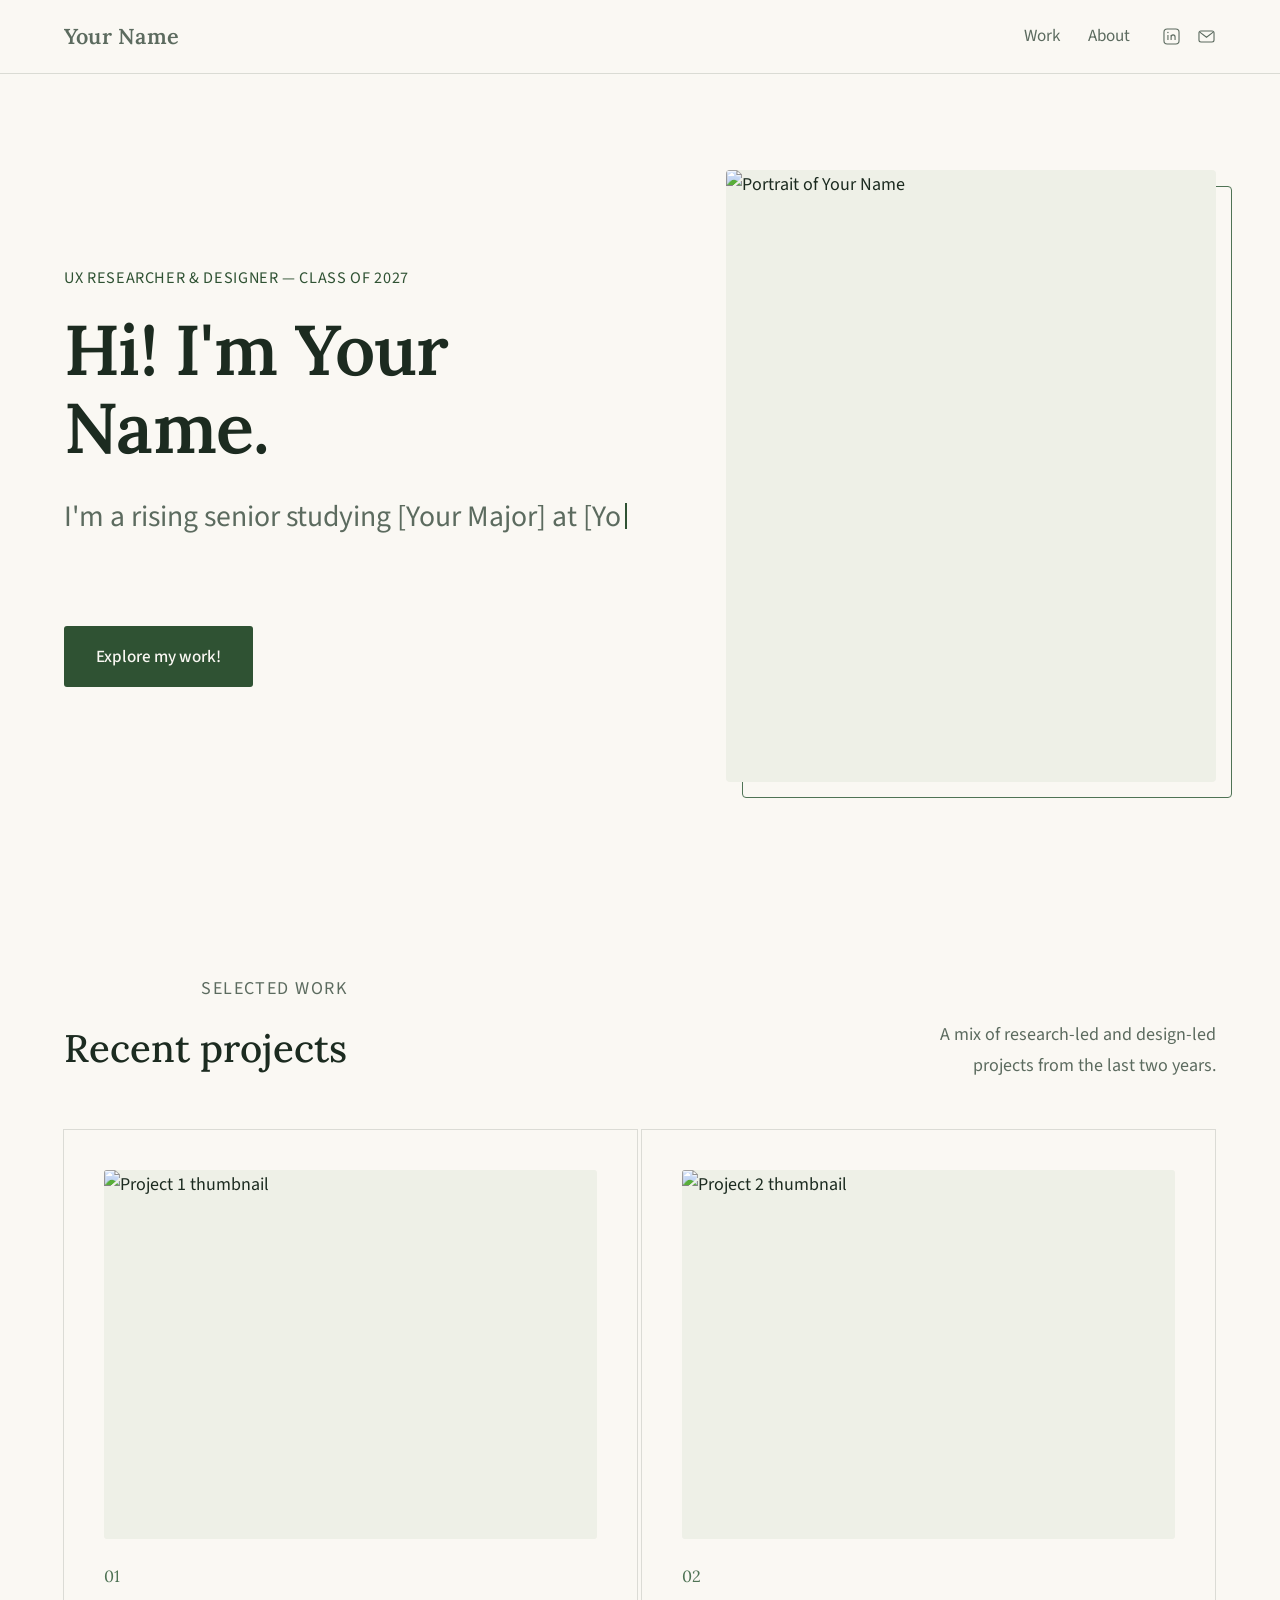
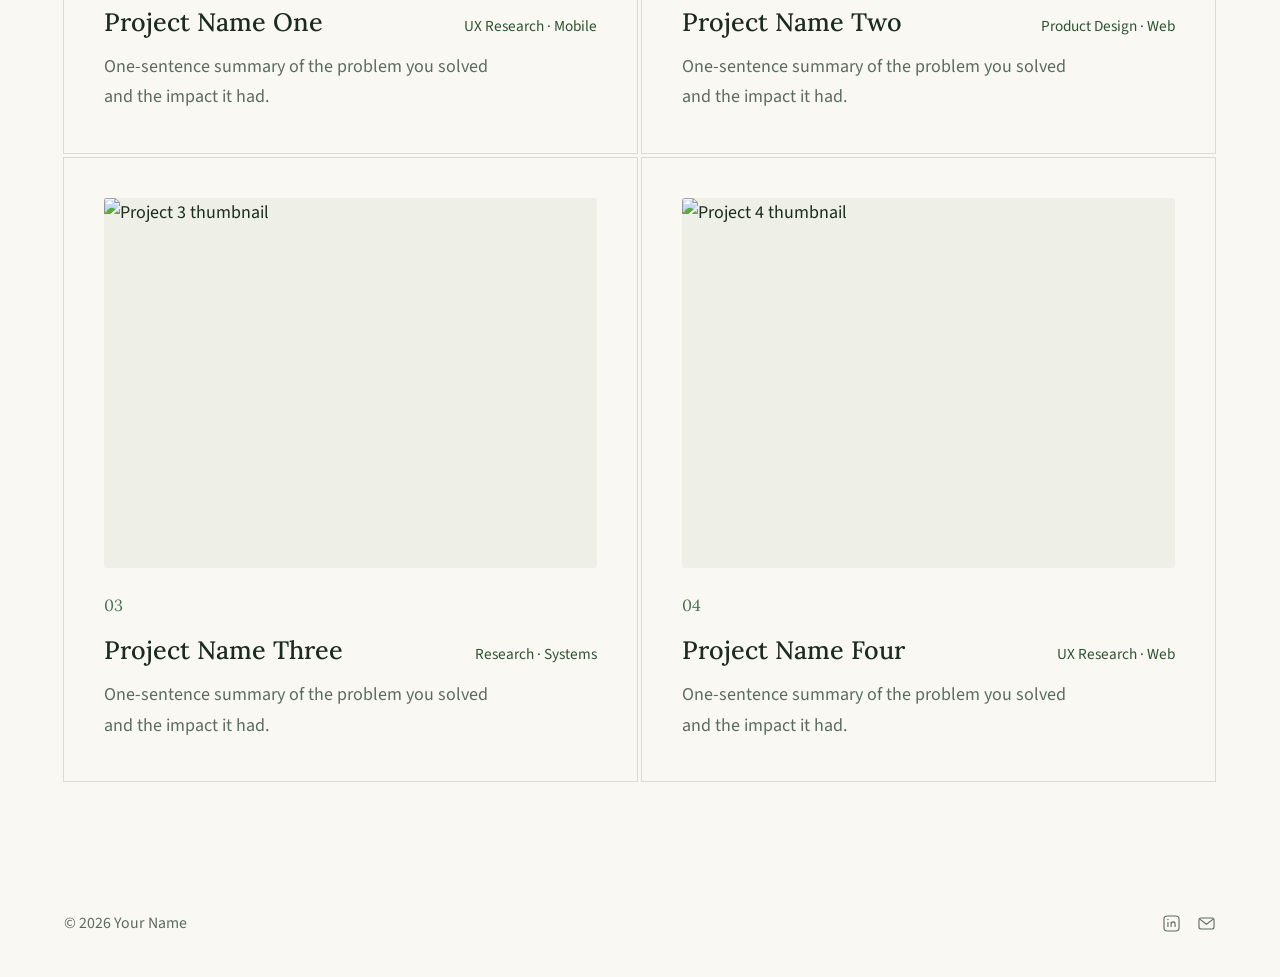
==== index.html @ b23e04fb "initial" ====
<!doctype html>
<html lang="en">
<head>
  <meta charset="UTF-8" />
  <meta name="viewport" content="width=device-width, initial-scale=1.0" />
  <title>Your Name — UX Research &amp; Design</title>
  <meta name="description" content="UX research and design portfolio of Your Name." />
  <link rel="preconnect" href="https://fonts.googleapis.com" />
  <link rel="preconnect" href="https://fonts.gstatic.com" crossorigin />
  <link href="https://fonts.googleapis.com/css2?family=Lora:wght@400;500;600;700&family=Source+Sans+3:wght@300;400&display=swap" rel="stylesheet" />
  <link rel="stylesheet" href="css/style.css" />
</head>
<body>

  <nav class="nav">
    <div class="wrap">
      <a href="index.html" class="name">Your Name</a>
      <div class="nav-right">
        <ul>
          <li><a href="index.html#work">Work</a></li>
          <li><a href="about.html">About</a></li>
        </ul>
        <div class="icon-links">
          <a href="https://linkedin.com/in/yourprofile" target="_blank" rel="noopener" aria-label="LinkedIn">
            <svg viewBox="0 0 24 24" fill="none" stroke="currentColor" stroke-width="1.4">
              <rect x="2.5" y="2.5" width="19" height="19" rx="4" />
              <line x1="7.5" y1="10" x2="7.5" y2="16.5" />
              <circle cx="7.5" cy="7" r="0.9" fill="currentColor" stroke="none" />
              <path d="M11.5 16.5V10M11.5 12.7c0-1.5 1-2.7 2.5-2.7s2.5 1.2 2.5 2.7v3.8" />
            </svg>
          </a>
          <a href="mailto:you@email.com" aria-label="Email">
            <svg viewBox="0 0 24 24" fill="none" stroke="currentColor" stroke-width="1.4">
              <rect x="2.5" y="5" width="19" height="14" rx="2.5" />
              <path d="M3.5 6.5l8.5 6.5 8.5-6.5" />
            </svg>
          </a>
        </div>
      </div>
    </div>
  </nav>

  <header class="hero">
    <div class="wrap grid">
      <div>
        <p class="eyebrow">UX Researcher &amp; Designer — Class of 2027</p>
        <h1 id="heroHeading">Hi! I'm Your Name.</h1>
        <p class="lead" id="heroLead">I'm a rising senior studying [Your Major] at [Your School], looking for full-time roles in UX research and product design. I like turning messy user problems into clear, tested solutions.</p>
        <div class="links">
          <a href="#work" class="btn-block">Explore my work!</a>
        </div>
      </div>
      <div class="image-frame">
        <div class="thumb">
          <img src="https://placehold.co/700x875/eef0e7/2f5233?text=Your+Photo" alt="Portrait of Your Name" />
        </div>
      </div>
    </div>
  </header>

  <section id="work">
    <div class="wrap">
      <div class="section-heading">
        <div>
          <p class="section-label">Selected Work</p>
          <h2>Recent projects</h2>
        </div>
        <p>A mix of research-led and design-led projects from the last two years.</p>
      </div>

      <div class="projects-grid">

        <div class="project-card">
          <a href="projects/project-template.html">
            <div class="thumb">
              <img src="https://placehold.co/800x600/eef0e7/2f5233?text=Project+01" alt="Project 1 thumbnail" />
            </div>
            <p class="index">01</p>
            <div class="title-row">
              <h3>Project Name One</h3>
              <span class="tags">UX Research · Mobile</span>
            </div>
            <p>One-sentence summary of the problem you solved and the impact it had.</p>
          </a>
        </div>

        <div class="project-card">
          <a href="projects/project-template.html">
            <div class="thumb">
              <img src="https://placehold.co/800x600/eef0e7/2f5233?text=Project+02" alt="Project 2 thumbnail" />
            </div>
            <p class="index">02</p>
            <div class="title-row">
              <h3>Project Name Two</h3>
              <span class="tags">Product Design · Web</span>
            </div>
            <p>One-sentence summary of the problem you solved and the impact it had.</p>
          </a>
        </div>

        <div class="project-card">
          <a href="projects/project-template.html">
            <div class="thumb">
              <img src="https://placehold.co/800x600/eef0e7/2f5233?text=Project+03" alt="Project 3 thumbnail" />
            </div>
            <p class="index">03</p>
            <div class="title-row">
              <h3>Project Name Three</h3>
              <span class="tags">Research · Systems</span>
            </div>
            <p>One-sentence summary of the problem you solved and the impact it had.</p>
          </a>
        </div>

        <div class="project-card">
          <a href="projects/project-template.html">
            <div class="thumb">
              <img src="https://placehold.co/800x600/eef0e7/2f5233?text=Project+04" alt="Project 4 thumbnail" />
            </div>
            <p class="index">04</p>
            <div class="title-row">
              <h3>Project Name Four</h3>
              <span class="tags">UX Research · Web</span>
            </div>
            <p>One-sentence summary of the problem you solved and the impact it had.</p>
          </a>
        </div>

      </div>
    </div>
  </section>

  <footer>
    <div class="wrap" style="display:flex; align-items:center; justify-content:space-between;">
      <p>© <span id="year"></span> Your Name</p>
      <div class="icon-links">
        <a href="https://linkedin.com/in/yourprofile" target="_blank" rel="noopener" aria-label="LinkedIn">
          <svg viewBox="0 0 24 24" fill="none" stroke="currentColor" stroke-width="1.4">
            <rect x="2.5" y="2.5" width="19" height="19" rx="4" />
            <line x1="7.5" y1="10" x2="7.5" y2="16.5" />
            <circle cx="7.5" cy="7" r="0.9" fill="currentColor" stroke="none" />
            <path d="M11.5 16.5V10M11.5 12.7c0-1.5 1-2.7 2.5-2.7s2.5 1.2 2.5 2.7v3.8" />
          </svg>
        </a>
        <a href="mailto:you@email.com" aria-label="Email">
          <svg viewBox="0 0 24 24" fill="none" stroke="currentColor" stroke-width="1.4">
            <rect x="2.5" y="5" width="19" height="14" rx="2.5" />
            <path d="M3.5 6.5l8.5 6.5 8.5-6.5" />
          </svg>
        </a>
      </div>
    </div>
  </footer>

  <script src="js/script.js"></script>
</body>
</html>
---- css/style.css ----
/* ---------- Reset ---------- */
* { margin: 0; padding: 0; box-sizing: border-box; }

html { scroll-behavior: smooth; font-size: 18px; }

body {
  font-family: 'Source Sans 3', -apple-system, BlinkMacSystemFont, 'Segoe UI', sans-serif;
  font-weight: 400;
  color: var(--ink);
  background: var(--bg);
  line-height: 1.7;
  -webkit-font-smoothing: antialiased;
}

img { max-width: 100%; display: block; }
a { color: inherit; text-decoration: none; }

h1, h2, h3, .display {
  font-family: 'Lora', Georgia, serif;
}

/* ---------- Tokens ---------- */
:root {
  --bg: #faf8f3;
  --bg-alt: #eef0e7;
  --ink: #1c2b20;
  --ink-soft: #5c6b5f;
  --accent: #2f5233;
  --accent-soft: #4f7355;
  --line: rgba(28, 43, 32, 0.14);
  --pad: clamp(20px, 5vw, 72px);
}

/* ---------- Layout ---------- */
.wrap {
  width: 100%;
  max-width: 1440px;
  margin: 0 auto;
  padding: 0 var(--pad);
}

section { padding: 88px 0; }
section + section { border-top: 1px solid var(--line); }

/* ---------- Nav ---------- */
.nav {
  position: sticky;
  top: 0;
  background: rgba(250, 248, 243, 0.9);
  backdrop-filter: blur(8px);
  z-index: 10;
  border-bottom: 1px solid var(--line);
}

.nav .wrap {
  display: flex;
  align-items: center;
  justify-content: space-between;
  padding-top: 18px;
  padding-bottom: 18px;
}

.nav .name {
  font-family: 'Lora', Georgia, serif;
  font-weight: 600;
  font-size: 1.2rem;
  letter-spacing: 0.01em;
}

.nav .nav-right {
  display: flex;
  align-items: center;
  gap: 32px;
}

.nav ul {
  list-style: none;
  display: flex;
  gap: 28px;
}

.nav a {
  font-size: 0.95rem;
  color: var(--ink-soft);
  transition: color 0.15s ease;
}

.nav a:hover { color: var(--accent); }

.icon-links {
  display: flex;
  gap: 16px;
  align-items: center;
}

.icon-links a {
  display: flex;
  color: var(--ink-soft);
  transition: color 0.15s ease;
}

.icon-links a:hover { color: var(--accent); }

.icon-links svg { width: 19px; height: 19px; }

/* ---------- Hero ---------- */
.hero {
  padding-top: 96px;
  padding-bottom: 104px;
}

.hero .grid {
  display: grid;
  grid-template-columns: 1.1fr 0.9fr;
  gap: 64px;
  align-items: center;
}

.hero .eyebrow {
  font-size: 0.9rem;
  color: var(--accent);
  margin-bottom: 20px;
  letter-spacing: 0.04em;
  text-transform: uppercase;
}

.hero h1 {
  font-size: clamp(2.6rem, 5.5vw, 4rem);
  font-weight: 600;
  line-height: 1.1;
  margin-bottom: 28px;
  letter-spacing: -0.01em;
  min-height: 1.1em;
}

.hero .lead {
  font-size: clamp(1.3rem, 2.4vw, 1.65rem);
  font-weight: 400;
  color: var(--ink-soft);
  max-width: 46ch;
  line-height: 1.55;
  min-height: 3.1em;
}

.typing-cursor::after {
  content: "";
  display: inline-block;
  width: 2px;
  height: 0.9em;
  margin-left: 4px;
  background: var(--accent);
  vertical-align: -0.1em;
  animation: blink 0.9s steps(1) infinite;
}

@keyframes blink { 50% { opacity: 0; } }

.hero .links { margin-top: 40px; }

.btn-block {
  display: inline-block;
  font-size: 0.95rem;
  font-weight: 500;
  color: var(--bg);
  background: var(--accent);
  padding: 16px 32px;
  border-radius: 3px;
  transition: background 0.15s ease;
}

.btn-block:hover { background: var(--ink); }

.hero .image-frame {
  position: relative;
}

.hero .image-frame::before {
  content: "";
  position: absolute;
  top: 16px;
  left: 16px;
  right: -16px;
  bottom: -16px;
  border: 1px solid var(--accent-soft);
  border-radius: 4px;
  z-index: 0;
}

.hero .image-frame .thumb {
  position: relative;
  z-index: 1;
  aspect-ratio: 4 / 5;
  border-radius: 4px;
  overflow: hidden;
  background: var(--bg-alt);
}

.hero .image-frame .thumb img {
  width: 100%;
  height: 100%;
  object-fit: cover;
}

/* ---------- Section headings ---------- */
.section-label {
  font-size: 0.85rem;
  text-transform: uppercase;
  letter-spacing: 0.08em;
  color: var(--accent);
  margin-bottom: 12px;
}

.section-heading {
  display: flex;
  align-items: flex-end;
  justify-content: space-between;
  margin-bottom: 48px;
  gap: 24px;
}

.section-heading h2 {
  font-size: clamp(1.7rem, 3vw, 2.2rem);
  font-weight: 500;
}

.section-heading p {
  color: var(--ink-soft);
  font-size: 1rem;
  max-width: 36ch;
  text-align: right;
}

/* ---------- Work / project grid ---------- */
.projects-grid {
  display: grid;
  grid-template-columns: repeat(2, 1fr);
  gap: 4px;
}

.project-card {
  padding: 40px;
  border: 1px solid var(--line);
  margin: -1px 0 0 -1px;
  transition: background 0.2s ease;
}

.project-card:hover { background: var(--bg-alt); }

.project-card .thumb {
  aspect-ratio: 4 / 3;
  background: var(--bg-alt);
  border-radius: 3px;
  overflow: hidden;
  margin-bottom: 24px;
}

.project-card .thumb img {
  width: 100%;
  height: 100%;
  object-fit: cover;
  transition: transform 0.4s ease;
}

.project-card:hover .thumb img { transform: scale(1.035); }

.project-card .index {
  font-family: 'Lora', Georgia, serif;
  font-size: 0.9rem;
  color: var(--accent-soft);
  margin-bottom: 10px;
}

.project-card .title-row {
  display: flex;
  align-items: baseline;
  justify-content: space-between;
  gap: 12px;
  margin-bottom: 8px;
}

.project-card h3 {
  font-size: 1.4rem;
  font-weight: 500;
}

.project-card .tags {
  font-size: 0.85rem;
  color: var(--accent);
  white-space: nowrap;
}

.project-card p {
  color: var(--ink-soft);
  font-size: 1rem;
  max-width: 46ch;
}

/* ---------- About page ---------- */
.about-header { padding-top: 96px; padding-bottom: 64px; }

.about-header h1 {
  font-size: clamp(2.1rem, 4vw, 2.9rem);
  font-weight: 600;
  max-width: 20ch;
  margin-bottom: 24px;
}

.about-grid {
  display: grid;
  grid-template-columns: 1fr 1fr;
  gap: 64px;
}

.about-grid p { color: var(--ink-soft); font-size: 1.05rem; margin-bottom: 18px; max-width: 56ch; }
.about-grid p:last-child { margin-bottom: 0; }

.skills {
  margin-top: 8px;
  display: flex;
  flex-wrap: wrap;
  gap: 10px;
  align-content: flex-start;
}

.skills span {
  font-size: 0.88rem;
  color: var(--ink-soft);
  border: 1px solid var(--line);
  border-radius: 100px;
  padding: 7px 16px;
}

.skills span:hover { border-color: var(--accent-soft); color: var(--accent); }

/* ---------- Footer ---------- */
footer {
  padding: 40px 0;
  display: flex;
  align-items: center;
  justify-content: space-between;
  gap: 16px;
}

footer p {
  font-size: 0.88rem;
  color: var(--ink-soft);
}

/* ---------- Case study page ---------- */
.case-header { padding-top: 96px; padding-bottom: 56px; }

.case-header .back {
  font-size: 0.9rem;
  color: var(--accent);
  margin-bottom: 32px;
  display: inline-block;
}

.case-header h1 {
  font-size: clamp(1.9rem, 4vw, 2.7rem);
  font-weight: 600;
  margin-bottom: 16px;
  letter-spacing: -0.01em;
}

.case-header .summary {
  color: var(--ink-soft);
  font-size: 1.1rem;
  max-width: 60ch;
  margin-bottom: 32px;
}

.case-meta {
  display: grid;
  grid-template-columns: repeat(auto-fit, minmax(140px, 1fr));
  gap: 24px;
  border-top: 1px solid var(--line);
  padding-top: 28px;
}

.case-meta dt {
  font-size: 0.8rem;
  text-transform: uppercase;
  letter-spacing: 0.06em;
  color: var(--accent);
  margin-bottom: 6px;
}

.case-meta dd { font-size: 0.98rem; }

.case-body section { padding: 52px 0; }

.case-body h2 {
  font-size: 1.45rem;
  font-weight: 500;
  margin-bottom: 16px;
}

.case-body p, .case-body li {
  color: var(--ink-soft);
  font-size: 1.02rem;
  max-width: 68ch;
  margin-bottom: 14px;
}

.case-body ul { padding-left: 20px; }

.case-body figure { margin: 32px 0; }

.case-body figure img {
  border-radius: 4px;
  background: var(--bg-alt);
  aspect-ratio: 16/9;
  object-fit: cover;
}

.case-body figcaption {
  font-size: 0.88rem;
  color: var(--ink-soft);
  margin-top: 10px;
}

/* ---------- Responsive ---------- */
@media (max-width: 860px) {
  .hero .grid { grid-template-columns: 1fr; }
  .hero .image-frame { order: -1; max-width: 420px; }
  .about-grid { grid-template-columns: 1fr; gap: 32px; }
  .projects-grid { grid-template-columns: 1fr; }
  .section-heading { flex-direction: column; align-items: flex-start; }
  .section-heading p { text-align: left; }
}

@media (max-width: 600px) {
  html { font-size: 16px; }
  section { padding: 56px 0; }
  .hero { padding-top: 72px; }
  .nav .nav-right { gap: 18px; }
  .nav ul { gap: 14px; }
  .project-card { padding: 24px; }
}
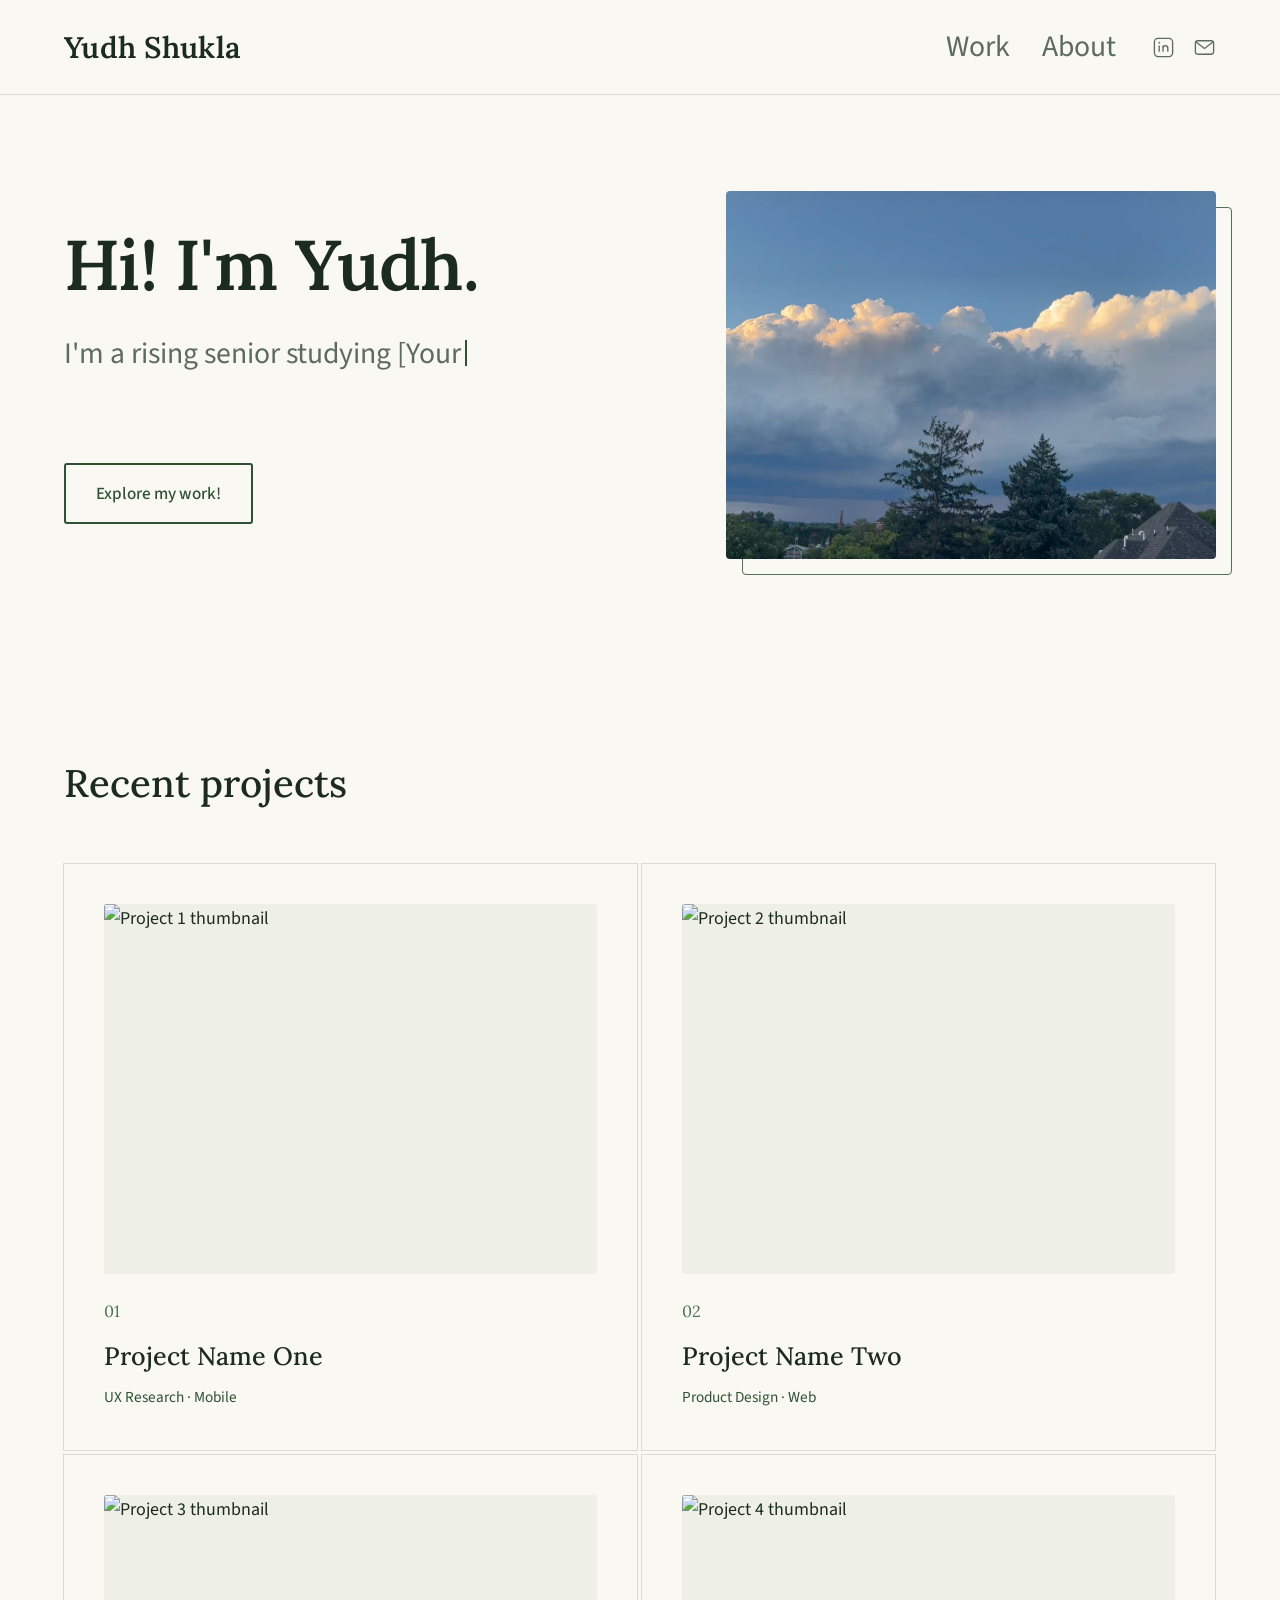
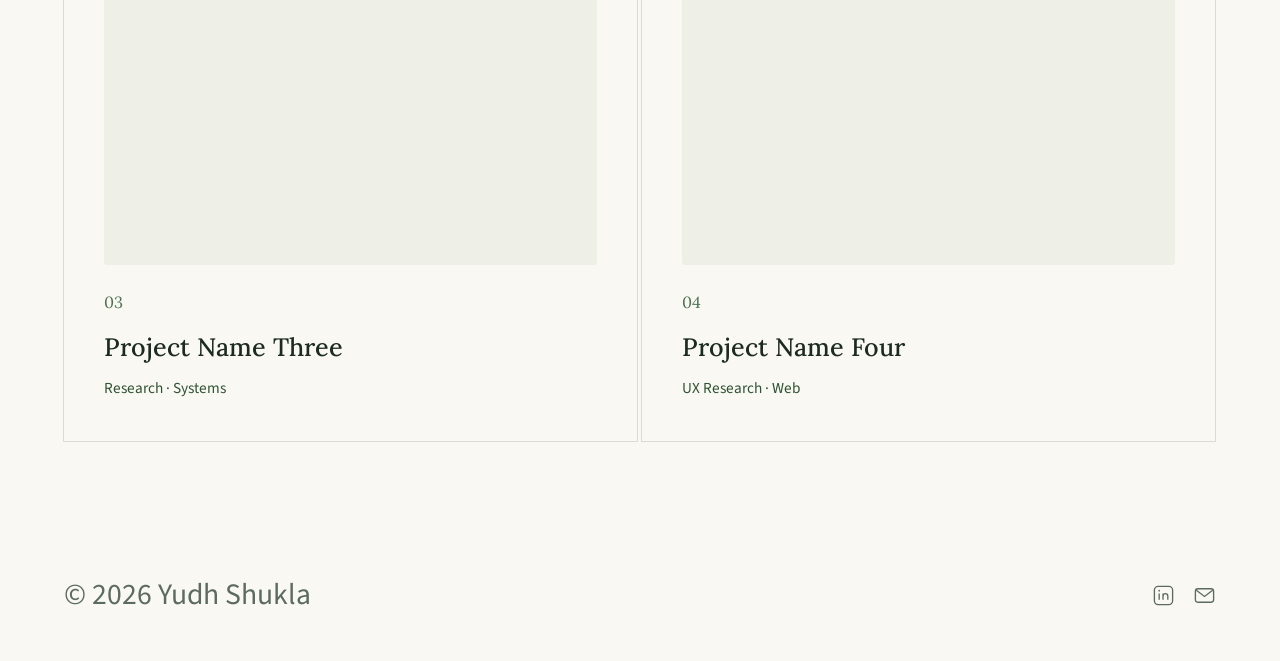
==== commit 3ec694fc: "adding in creative decisions" ====
--- a/index.html
+++ b/index.html
@@ -3,25 +3,26 @@
 <head>
   <meta charset="UTF-8" />
   <meta name="viewport" content="width=device-width, initial-scale=1.0" />
-  <title>Your Name — UX Research &amp; Design</title>
+  <title>Yudh Shukla</title>
   <meta name="description" content="UX research and design portfolio of Your Name." />
   <link rel="preconnect" href="https://fonts.googleapis.com" />
   <link rel="preconnect" href="https://fonts.gstatic.com" crossorigin />
   <link href="https://fonts.googleapis.com/css2?family=Lora:wght@400;500;600;700&family=Source+Sans+3:wght@300;400&display=swap" rel="stylesheet" />
   <link rel="stylesheet" href="css/style.css" />
+  <script>document.documentElement.classList.add('js');</script>
 </head>
 <body>
 
   <nav class="nav">
     <div class="wrap">
-      <a href="index.html" class="name">Your Name</a>
+      <a href="index.html" class="name">Yudh Shukla</a>
       <div class="nav-right">
         <ul>
-          <li><a href="index.html#work">Work</a></li>
-          <li><a href="about.html">About</a></li>
+          <li><a href="index.html#work" class="underline-draw">Work</a></li>
+          <li><a href="about.html" class="underline-draw">About</a></li>
         </ul>
         <div class="icon-links">
-          <a href="https://linkedin.com/in/yourprofile" target="_blank" rel="noopener" aria-label="LinkedIn">
+          <a href="https://www.linkedin.com/in/yudh-s-640b71319/" target="_blank" rel="noopener" aria-label="LinkedIn" class="underline-draw">
             <svg viewBox="0 0 24 24" fill="none" stroke="currentColor" stroke-width="1.4">
               <rect x="2.5" y="2.5" width="19" height="19" rx="4" />
               <line x1="7.5" y1="10" x2="7.5" y2="16.5" />
@@ -29,7 +30,7 @@
               <path d="M11.5 16.5V10M11.5 12.7c0-1.5 1-2.7 2.5-2.7s2.5 1.2 2.5 2.7v3.8" />
             </svg>
           </a>
-          <a href="mailto:you@email.com" aria-label="Email">
+          <a href="mailto:hshukla@andrew.cmu.edu" aria-label="Email" class="underline-draw">
             <svg viewBox="0 0 24 24" fill="none" stroke="currentColor" stroke-width="1.4">
               <rect x="2.5" y="5" width="19" height="14" rx="2.5" />
               <path d="M3.5 6.5l8.5 6.5 8.5-6.5" />
@@ -43,16 +44,15 @@
   <header class="hero">
     <div class="wrap grid">
       <div>
-        <p class="eyebrow">UX Researcher &amp; Designer — Class of 2027</p>
-        <h1 id="heroHeading">Hi! I'm Your Name.</h1>
-        <p class="lead" id="heroLead">I'm a rising senior studying [Your Major] at [Your School], looking for full-time roles in UX research and product design. I like turning messy user problems into clear, tested solutions.</p>
+        <h1 id="heroHeading" class="pre-type">Hi! I'm Yudh.</h1>
+        <p class="lead pre-type" id="heroLead">I'm a rising senior studying [Your Major] at [Your School], looking for full-time roles in UX research and product design. I like turning messy user problems into clear, tested solutions.</p>
         <div class="links">
-          <a href="#work" class="btn-block">Explore my work!</a>
+          <a href="#work" class="btn-block"><span class="underline-draw">Explore my work!</span></a>
         </div>
       </div>
       <div class="image-frame">
         <div class="thumb">
-          <img src="https://placehold.co/700x875/eef0e7/2f5233?text=Your+Photo" alt="Portrait of Your Name" />
+          <img src="assets/clouds.png" alt="clouds" />
         </div>
       </div>
     </div>
@@ -62,10 +62,8 @@
     <div class="wrap">
       <div class="section-heading">
         <div>
-          <p class="section-label">Selected Work</p>
           <h2>Recent projects</h2>
         </div>
-        <p>A mix of research-led and design-led projects from the last two years.</p>
       </div>
 
       <div class="projects-grid">
@@ -74,13 +72,13 @@
           <a href="projects/project-template.html">
             <div class="thumb">
               <img src="https://placehold.co/800x600/eef0e7/2f5233?text=Project+01" alt="Project 1 thumbnail" />
+              <div class="summary-sweep">
+                <p>One-sentence summary of the problem you solved and the impact it had.</p>
+              </div>
             </div>
             <p class="index">01</p>
-            <div class="title-row">
-              <h3>Project Name One</h3>
-              <span class="tags">UX Research · Mobile</span>
-            </div>
-            <p>One-sentence summary of the problem you solved and the impact it had.</p>
+            <h3>Project Name One</h3>
+            <span class="tags">UX Research · Mobile</span>
           </a>
         </div>
 
@@ -88,13 +86,13 @@
           <a href="projects/project-template.html">
             <div class="thumb">
               <img src="https://placehold.co/800x600/eef0e7/2f5233?text=Project+02" alt="Project 2 thumbnail" />
+              <div class="summary-sweep">
+                <p>One-sentence summary of the problem you solved and the impact it had.</p>
+              </div>
             </div>
             <p class="index">02</p>
-            <div class="title-row">
-              <h3>Project Name Two</h3>
-              <span class="tags">Product Design · Web</span>
-            </div>
-            <p>One-sentence summary of the problem you solved and the impact it had.</p>
+            <h3>Project Name Two</h3>
+            <span class="tags">Product Design · Web</span>
           </a>
         </div>
 
@@ -102,13 +100,13 @@
           <a href="projects/project-template.html">
             <div class="thumb">
               <img src="https://placehold.co/800x600/eef0e7/2f5233?text=Project+03" alt="Project 3 thumbnail" />
+              <div class="summary-sweep">
+                <p>One-sentence summary of the problem you solved and the impact it had.</p>
+              </div>
             </div>
             <p class="index">03</p>
-            <div class="title-row">
-              <h3>Project Name Three</h3>
-              <span class="tags">Research · Systems</span>
-            </div>
-            <p>One-sentence summary of the problem you solved and the impact it had.</p>
+            <h3>Project Name Three</h3>
+            <span class="tags">Research · Systems</span>
           </a>
         </div>
 
@@ -116,13 +114,13 @@
           <a href="projects/project-template.html">
             <div class="thumb">
               <img src="https://placehold.co/800x600/eef0e7/2f5233?text=Project+04" alt="Project 4 thumbnail" />
+              <div class="summary-sweep">
+                <p>One-sentence summary of the problem you solved and the impact it had.</p>
+              </div>
             </div>
             <p class="index">04</p>
-            <div class="title-row">
-              <h3>Project Name Four</h3>
-              <span class="tags">UX Research · Web</span>
-            </div>
-            <p>One-sentence summary of the problem you solved and the impact it had.</p>
+            <h3>Project Name Four</h3>
+            <span class="tags">UX Research · Web</span>
           </a>
         </div>
 
@@ -132,9 +130,9 @@
 
   <footer>
     <div class="wrap" style="display:flex; align-items:center; justify-content:space-between;">
-      <p>© <span id="year"></span> Your Name</p>
+      <p>© <span id="year"></span> Yudh Shukla</p>
       <div class="icon-links">
-        <a href="https://linkedin.com/in/yourprofile" target="_blank" rel="noopener" aria-label="LinkedIn">
+        <a href="https://www.linkedin.com/in/yudh-s-640b71319/" target="_blank" rel="noopener" aria-label="LinkedIn" class="underline-draw">
           <svg viewBox="0 0 24 24" fill="none" stroke="currentColor" stroke-width="1.4">
             <rect x="2.5" y="2.5" width="19" height="19" rx="4" />
             <line x1="7.5" y1="10" x2="7.5" y2="16.5" />
@@ -142,7 +140,7 @@
             <path d="M11.5 16.5V10M11.5 12.7c0-1.5 1-2.7 2.5-2.7s2.5 1.2 2.5 2.7v3.8" />
           </svg>
         </a>
-        <a href="mailto:you@email.com" aria-label="Email">
+        <a href="mailto:hshukla@andrew.cmu.edu" aria-label="Email" class="underline-draw">
           <svg viewBox="0 0 24 24" fill="none" stroke="currentColor" stroke-width="1.4">
             <rect x="2.5" y="5" width="19" height="14" rx="2.5" />
             <path d="M3.5 6.5l8.5 6.5 8.5-6.5" />
--- a/css/style.css
+++ b/css/style.css
@@ -10,10 +10,19 @@
   background: var(--bg);
   line-height: 1.7;
   -webkit-font-smoothing: antialiased;
+  cursor: url("../assets/PF3C_zlk_Arrow.cur"), auto;
 }
 
 img { max-width: 100%; display: block; }
 a { color: inherit; text-decoration: none; }
+
+a, button, .btn-block, .project-card {
+  cursor: url("../assets/PF3C_zlk_Click2.cur"), pointer;
+}
+
+p, li, .postit p {
+  cursor: url("../assets/PF3C_zlk_IBream.cur"), text;
+}
 
 h1, h2, h3, .display {
   font-family: 'Lora', Georgia, serif;
@@ -29,7 +38,11 @@
   --accent-soft: #4f7355;
   --line: rgba(28, 43, 32, 0.14);
   --pad: clamp(20px, 5vw, 72px);
-}
+  --text-lead: clamp(1.3rem, 2.4vw, 1.65rem);
+}
+
+/* ---------- Hero typing animation ---------- */
+html.js .pre-type { visibility: hidden; }
 
 /* ---------- Layout ---------- */
 .wrap {
@@ -56,52 +69,47 @@
   display: flex;
   align-items: center;
   justify-content: space-between;
-  padding-top: 18px;
-  padding-bottom: 18px;
+  padding-top: 22px;
+  padding-bottom: 22px;
 }
 
 .nav .name {
   font-family: 'Lora', Georgia, serif;
   font-weight: 600;
-  font-size: 1.2rem;
+  font-size: var(--text-lead);
   letter-spacing: 0.01em;
+  color: var(--ink);
 }
 
 .nav .nav-right {
   display: flex;
   align-items: center;
-  gap: 32px;
+  gap: 36px;
 }
 
 .nav ul {
   list-style: none;
   display: flex;
-  gap: 28px;
+  gap: 32px;
 }
 
 .nav a {
-  font-size: 0.95rem;
-  color: var(--ink-soft);
-  transition: color 0.15s ease;
-}
-
-.nav a:hover { color: var(--accent); }
+  font-size: var(--text-lead);
+  color: var(--ink-soft);
+}
 
 .icon-links {
   display: flex;
-  gap: 16px;
+  gap: 18px;
   align-items: center;
 }
 
 .icon-links a {
   display: flex;
   color: var(--ink-soft);
-  transition: color 0.15s ease;
-}
-
-.icon-links a:hover { color: var(--accent); }
-
-.icon-links svg { width: 19px; height: 19px; }
+}
+
+.icon-links svg { width: 23px; height: 23px; }
 
 /* ---------- Hero ---------- */
 .hero {
@@ -161,14 +169,41 @@
   display: inline-block;
   font-size: 0.95rem;
   font-weight: 500;
-  color: var(--bg);
-  background: var(--accent);
-  padding: 16px 32px;
+  color: var(--accent);
+  background: transparent;
+  border: 2px solid var(--accent);
+  padding: 14px 30px;
   border-radius: 3px;
-  transition: background 0.15s ease;
-}
-
-.btn-block:hover { background: var(--ink); }
+}
+
+/* ---------- Slanted highlight hover ---------- */
+.underline-draw {
+  position: relative;
+  z-index: 0;
+}
+
+.underline-draw::before {
+  content: "";
+  position: absolute;
+  left: -6px;
+  right: -6px;
+  bottom: -2px;
+  height: 55%;
+  background: rgba(47, 82, 51, 0.16);
+  border-radius: 2px;
+  transform: scaleX(0);
+  transform-origin: left center;
+  transition: transform 0.35s cubic-bezier(.65,.05,.36,1);
+  z-index: -1;
+  pointer-events: none;
+}
+
+.underline-draw:hover::before,
+.underline-draw:focus-visible::before { transform: scaleX(1); }
+
+.btn-block:hover .underline-draw::before { transform: scaleX(1); }
+
+.icon-links a.underline-draw::before { top: -6px; left: -6px; right: -6px; bottom: -6px; height: auto; border-radius: 4px; }
 
 .hero .image-frame {
   position: relative;
@@ -189,7 +224,7 @@
 .hero .image-frame .thumb {
   position: relative;
   z-index: 1;
-  aspect-ratio: 4 / 5;
+  aspect-ratio: 4 / 3;
   border-radius: 4px;
   overflow: hidden;
   background: var(--bg-alt);
@@ -241,12 +276,10 @@
   padding: 40px;
   border: 1px solid var(--line);
   margin: -1px 0 0 -1px;
-  transition: background 0.2s ease;
-}
-
-.project-card:hover { background: var(--bg-alt); }
+}
 
 .project-card .thumb {
+  position: relative;
   aspect-ratio: 4 / 3;
   background: var(--bg-alt);
   border-radius: 3px;
@@ -258,10 +291,27 @@
   width: 100%;
   height: 100%;
   object-fit: cover;
-  transition: transform 0.4s ease;
-}
-
-.project-card:hover .thumb img { transform: scale(1.035); }
+}
+
+.project-card .summary-sweep {
+  position: absolute;
+  inset: 0;
+  display: flex;
+  align-items: flex-end;
+  background: var(--accent);
+  padding: 24px;
+  transform: translateX(-100%);
+  transition: transform 0.45s cubic-bezier(.65,.05,.36,1);
+}
+
+.project-card:hover .summary-sweep { transform: translateX(0); }
+
+.project-card .summary-sweep p {
+  color: var(--bg);
+  font-size: 1rem;
+  line-height: 1.5;
+  max-width: 46ch;
+}
 
 .project-card .index {
   font-family: 'Lora', Georgia, serif;
@@ -270,29 +320,16 @@
   margin-bottom: 10px;
 }
 
-.project-card .title-row {
-  display: flex;
-  align-items: baseline;
-  justify-content: space-between;
-  gap: 12px;
-  margin-bottom: 8px;
-}
-
 .project-card h3 {
   font-size: 1.4rem;
   font-weight: 500;
+  margin-bottom: 6px;
 }
 
 .project-card .tags {
+  display: block;
   font-size: 0.85rem;
   color: var(--accent);
-  white-space: nowrap;
-}
-
-.project-card p {
-  color: var(--ink-soft);
-  font-size: 1rem;
-  max-width: 46ch;
 }
 
 /* ---------- About page ---------- */
@@ -305,32 +342,121 @@
   margin-bottom: 24px;
 }
 
-.about-grid {
-  display: grid;
-  grid-template-columns: 1fr 1fr;
-  gap: 64px;
-}
-
-.about-grid p { color: var(--ink-soft); font-size: 1.05rem; margin-bottom: 18px; max-width: 56ch; }
-.about-grid p:last-child { margin-bottom: 0; }
-
-.skills {
-  margin-top: 8px;
-  display: flex;
-  flex-wrap: wrap;
-  gap: 10px;
-  align-content: flex-start;
-}
-
-.skills span {
-  font-size: 0.88rem;
-  color: var(--ink-soft);
-  border: 1px solid var(--line);
-  border-radius: 100px;
-  padding: 7px 16px;
-}
-
-.skills span:hover { border-color: var(--accent-soft); color: var(--accent); }
+.postit-rows {
+  display: flex;
+  flex-direction: column;
+  gap: 100px;
+}
+
+.postit-row {
+  display: flex;
+  align-items: center;
+  gap: 72px;
+}
+
+.postit-row:nth-child(even) { flex-direction: row-reverse; }
+
+.postit-row .postit {
+  position: relative;
+  flex-shrink: 0;
+  width: clamp(298px, 36vw, 435px);
+  min-height: 272px;
+  padding: 38px 36px;
+  background: #cfe3bb;
+  color: var(--ink);
+  box-shadow: 0 14px 28px rgba(28, 43, 32, 0.16);
+  border-radius: 2px;
+  --tilt: -3deg;
+  transform: rotate(var(--tilt));
+}
+
+.postit-row:nth-child(even) .postit { --tilt: 3deg; }
+
+.postit-row .postit p {
+  font-size: 1.45rem;
+  line-height: 1.6;
+}
+
+/* Pixel-art pushpin: wrapper's box exactly matches the shape's visible
+   bounding box, so top/right below are the real gap to the note's corner. */
+.pixel-pushpin {
+  position: absolute;
+  top: 12px;
+  right: 12px;
+  width: 20px;
+  height: 24px;
+  opacity: 0;
+  transform-origin: 0% 0%;
+  transform: translate(26px, -26px) scale(1.84);
+  filter: drop-shadow(0 6px 5px rgba(0, 0, 0, 0.2));
+  transition: transform 0.5s cubic-bezier(0.34, 1.56, 0.64, 1),
+              filter 0.4s ease,
+              opacity 0.5s ease;
+}
+
+.pixel-pushpin::before {
+  content: "";
+  position: absolute;
+  top: -10px;
+  left: -8px;
+  width: 4px;
+  height: 4px;
+  background-color: transparent;
+  box-shadow:
+    8px 0px 0 #ef4444, 12px 0px 0 #ef4444, 16px 0px 0 #ef4444,
+    4px 4px 0 #dc2626, 8px 4px 0 #ef4444, 12px 4px 0 #ef4444, 16px 4px 0 #ef4444, 20px 4px 0 #dc2626,
+    4px 8px 0 #dc2626, 8px 8px 0 #ef4444, 12px 8px 0 #ef4444, 16px 8px 0 #ef4444, 20px 8px 0 #dc2626,
+    8px 12px 0 #b91c1c, 12px 12px 0 #b91c1c, 16px 12px 0 #b91c1c,
+    12px 16px 0 #94a3b8,
+    12px 20px 0 #64748b;
+}
+
+.postit-row.in-view .pixel-pushpin {
+  opacity: 1;
+  transform: translate(0, 0) scale(1.6);
+  filter: drop-shadow(1px 2px 2px rgba(0, 0, 0, 0.35));
+}
+
+.postit-row .slant-img-wrap {
+  position: relative;
+  flex: 0 0 auto;
+  width: clamp(288px, 37vw, 535px);
+  transform: rotate(3deg);
+}
+
+.postit-row:nth-child(even) .slant-img-wrap { transform: rotate(-3deg); }
+
+.postit-row .slant-img {
+  aspect-ratio: 4 / 3;
+  overflow: hidden;
+  border-radius: 4px;
+  border: 6px solid var(--bg);
+  box-shadow: 0 18px 34px rgba(28, 43, 32, 0.16);
+}
+
+.postit-row .slant-img img {
+  width: 100%;
+  height: 100%;
+  object-fit: cover;
+}
+
+/* Tape on the image corner, sweeps in left-to-right on scroll */
+.slant-img-wrap .tape {
+  position: absolute;
+  top: -16px;
+  left: 11px;
+  width: 120px;
+  height: 41px;
+  background: rgba(247, 224, 156, 0.5);
+  border: 1px solid rgba(28, 43, 32, 0.12);
+  box-shadow: 0 3px 5px rgba(28, 43, 32, 0.18);
+  transform-origin: left center;
+  transform: scaleX(0);
+  z-index: 2;
+  transition: transform 0.6s cubic-bezier(0.65, 0.05, 0.36, 1);
+}
+
+.postit-row.in-view .slant-img-wrap .tape { transform: scaleX(1); }
 
 /* ---------- Footer ---------- */
 footer {
@@ -342,7 +468,7 @@
 }
 
 footer p {
-  font-size: 0.88rem;
+  font-size: var(--text-lead);
   color: var(--ink-soft);
 }
 
@@ -424,10 +550,21 @@
 @media (max-width: 860px) {
   .hero .grid { grid-template-columns: 1fr; }
   .hero .image-frame { order: -1; max-width: 420px; }
-  .about-grid { grid-template-columns: 1fr; gap: 32px; }
   .projects-grid { grid-template-columns: 1fr; }
   .section-heading { flex-direction: column; align-items: flex-start; }
   .section-heading p { text-align: left; }
+  .postit-row, .postit-row:nth-child(even) {
+    flex-direction: column;
+    align-items: flex-start;
+    gap: 32px;
+  }
+  .postit-row .postit,
+  .postit-row .slant-img-wrap,
+  .postit-row:nth-child(even) .postit,
+  .postit-row:nth-child(even) .slant-img-wrap {
+    transform: none;
+    width: 100%;
+  }
 }
 
 @media (max-width: 600px) {
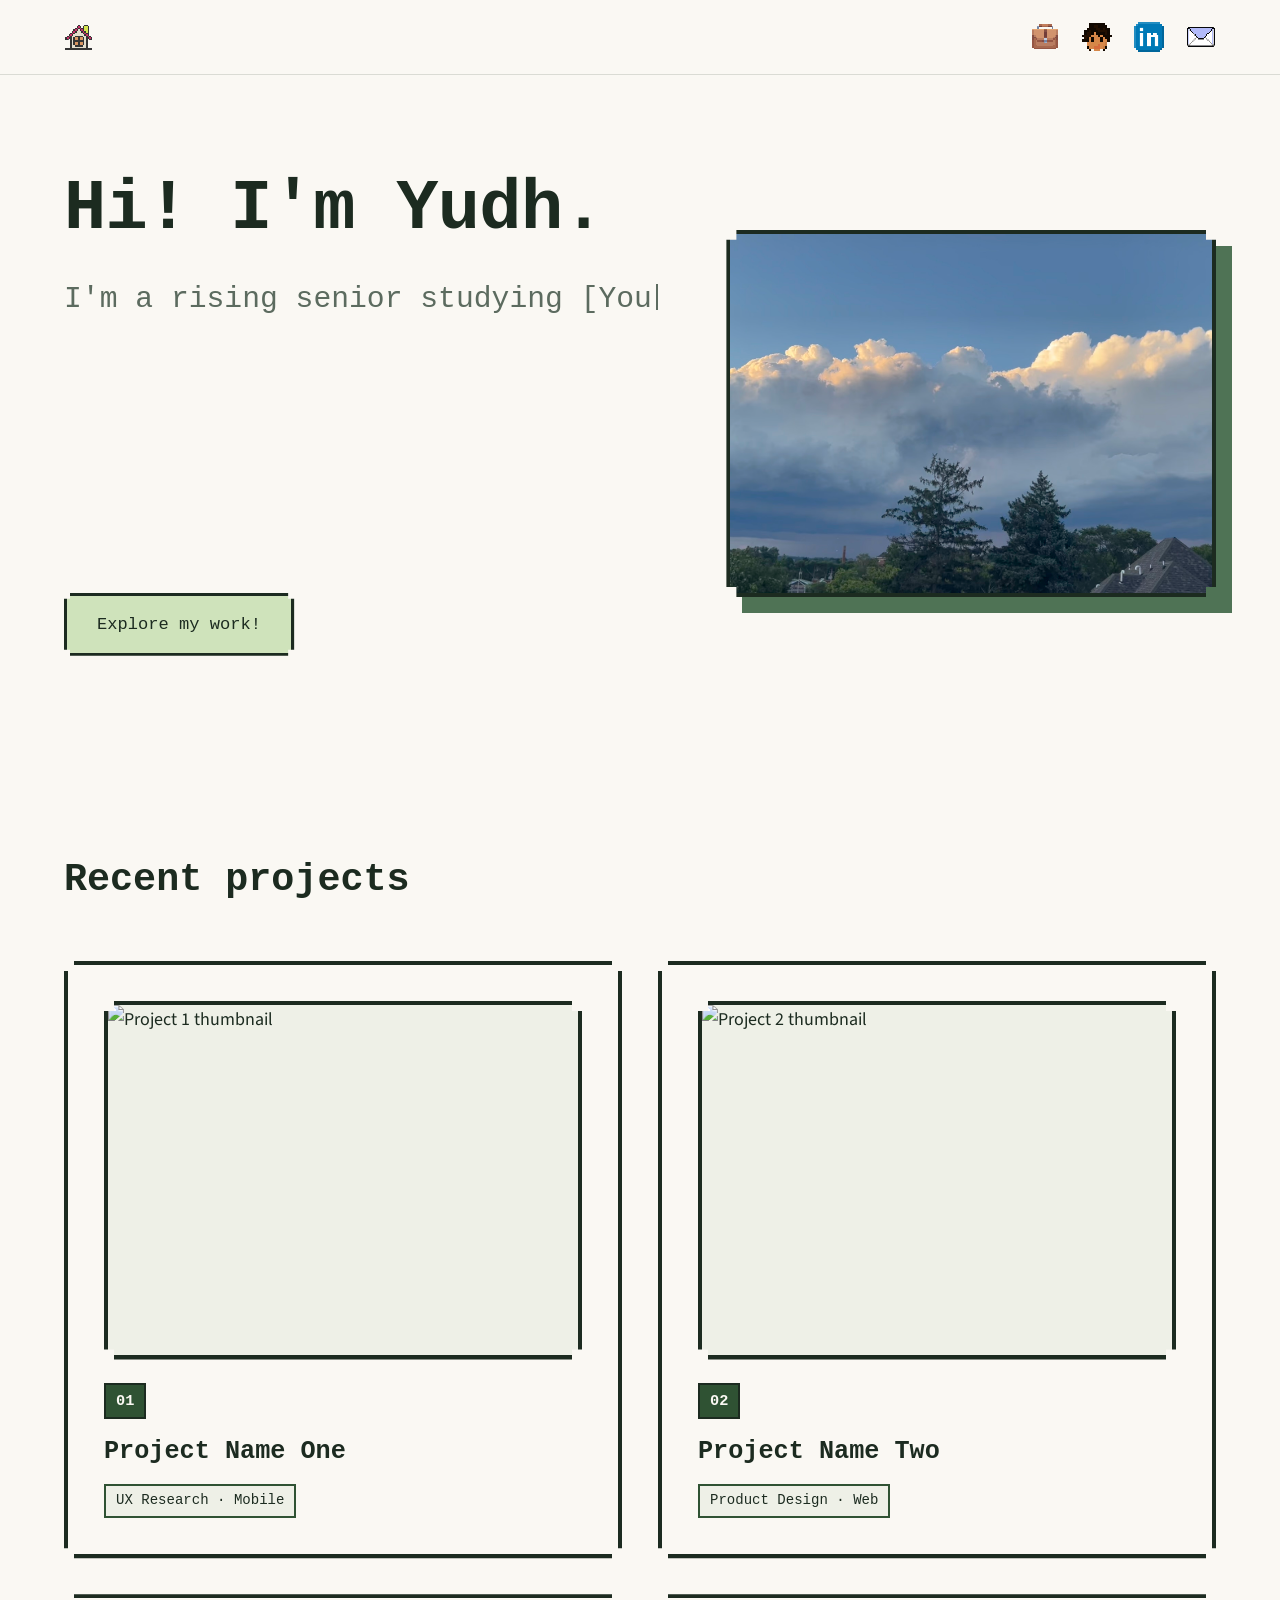
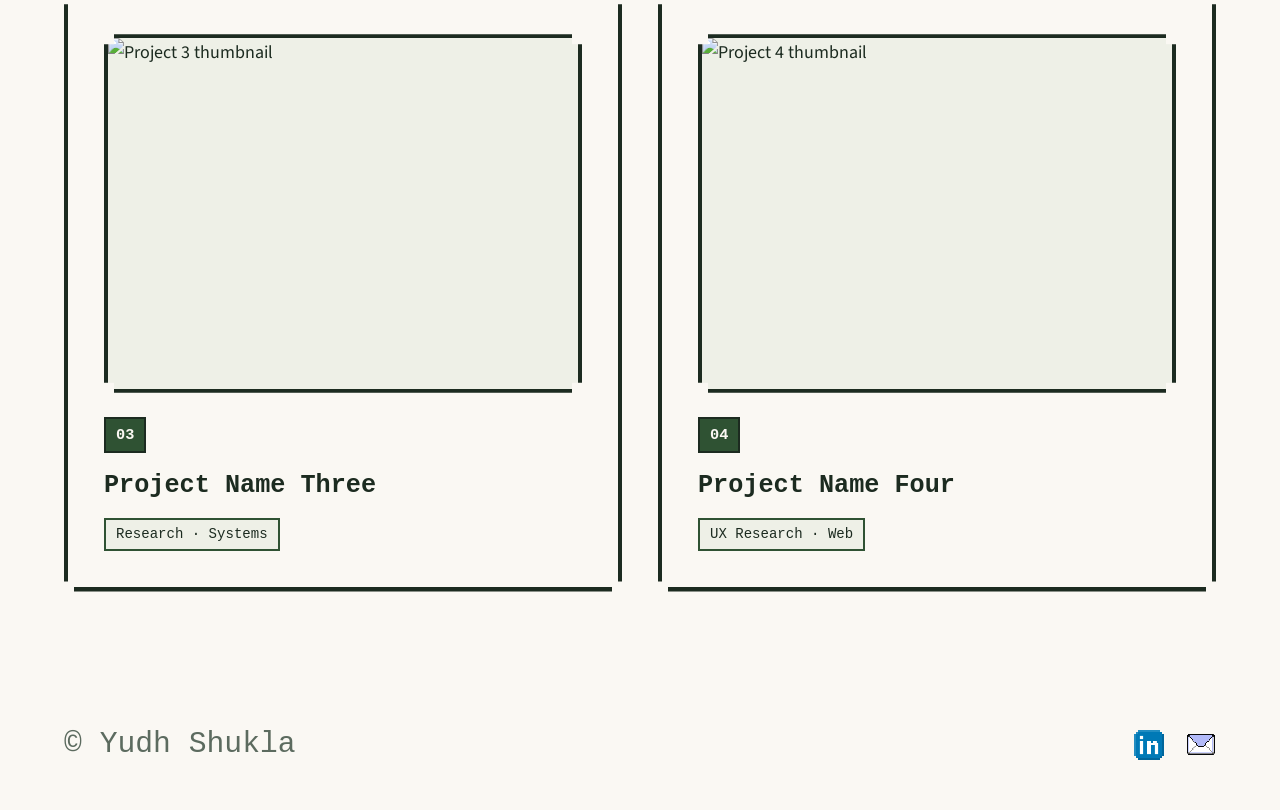
==== commit a975cdb8: "changing theme" ====
--- a/index.html
+++ b/index.html
@@ -7,36 +7,36 @@
   <meta name="description" content="UX research and design portfolio of Your Name." />
   <link rel="preconnect" href="https://fonts.googleapis.com" />
   <link rel="preconnect" href="https://fonts.gstatic.com" crossorigin />
-  <link href="https://fonts.googleapis.com/css2?family=Lora:wght@400;500;600;700&family=Source+Sans+3:wght@300;400&display=swap" rel="stylesheet" />
+  <link href="https://fonts.googleapis.com/css2?family=Cousine:wght@400;700&family=Source+Sans+3:wght@300;400&display=swap" rel="stylesheet" />
   <link rel="stylesheet" href="css/style.css" />
+  <link rel="icon" type="image/png" href="assets/tree.png" />
   <script>document.documentElement.classList.add('js');</script>
 </head>
 <body>
 
   <nav class="nav">
     <div class="wrap">
-      <a href="index.html" class="name">Yudh Shukla</a>
-      <div class="nav-right">
-        <ul>
-          <li><a href="index.html#work" class="underline-draw">Work</a></li>
-          <li><a href="about.html" class="underline-draw">About</a></li>
-        </ul>
-        <div class="icon-links">
-          <a href="https://www.linkedin.com/in/yudh-s-640b71319/" target="_blank" rel="noopener" aria-label="LinkedIn" class="underline-draw">
-            <svg viewBox="0 0 24 24" fill="none" stroke="currentColor" stroke-width="1.4">
-              <rect x="2.5" y="2.5" width="19" height="19" rx="4" />
-              <line x1="7.5" y1="10" x2="7.5" y2="16.5" />
-              <circle cx="7.5" cy="7" r="0.9" fill="currentColor" stroke="none" />
-              <path d="M11.5 16.5V10M11.5 12.7c0-1.5 1-2.7 2.5-2.7s2.5 1.2 2.5 2.7v3.8" />
-            </svg>
-          </a>
-          <a href="mailto:hshukla@andrew.cmu.edu" aria-label="Email" class="underline-draw">
-            <svg viewBox="0 0 24 24" fill="none" stroke="currentColor" stroke-width="1.4">
-              <rect x="2.5" y="5" width="19" height="14" rx="2.5" />
-              <path d="M3.5 6.5l8.5 6.5 8.5-6.5" />
-            </svg>
-          </a>
-        </div>
+      <a href="index.html" class="icon-scale" aria-label="Home">
+        <img src="assets/home.png" alt="" class="scale-icon" />
+        <span class="icon-tip">Home</span>
+      </a>
+      <div class="nav-icons">
+        <a href="index.html#work" class="icon-scale" aria-label="Work">
+          <img src="assets/work.png" alt="" class="scale-icon" />
+          <span class="icon-tip">Work</span>
+        </a>
+        <a href="about.html" class="icon-scale" aria-label="About">
+          <img src="assets/about.png" alt="" class="scale-icon" />
+          <span class="icon-tip">About</span>
+        </a>
+        <a href="https://www.linkedin.com/in/yudh-s-640b71319/" target="_blank" rel="noopener" aria-label="LinkedIn" class="icon-scale">
+          <img src="assets/linkedin.png" alt="" class="scale-icon" />
+          <span class="icon-tip">LinkedIn</span>
+        </a>
+        <a href="mailto:hshukla@andrew.cmu.edu" aria-label="Email" class="icon-scale">
+          <img src="assets/email.png" alt="" class="scale-icon" />
+          <span class="icon-tip">Email</span>
+        </a>
       </div>
     </div>
   </nav>
@@ -47,11 +47,11 @@
         <h1 id="heroHeading" class="pre-type">Hi! I'm Yudh.</h1>
         <p class="lead pre-type" id="heroLead">I'm a rising senior studying [Your Major] at [Your School], looking for full-time roles in UX research and product design. I like turning messy user problems into clear, tested solutions.</p>
         <div class="links">
-          <a href="#work" class="btn-block"><span class="underline-draw">Explore my work!</span></a>
+          <a href="#work" class="btn-block pixel-frame">Explore my work!</a>
         </div>
       </div>
       <div class="image-frame">
-        <div class="thumb">
+        <div class="thumb pixel-frame">
           <img src="assets/clouds.png" alt="clouds" />
         </div>
       </div>
@@ -68,11 +68,11 @@
 
       <div class="projects-grid">
 
-        <div class="project-card">
+        <div class="project-card pixel-frame">
           <a href="projects/project-template.html">
-            <div class="thumb">
+            <div class="thumb pixel-frame">
               <img src="https://placehold.co/800x600/eef0e7/2f5233?text=Project+01" alt="Project 1 thumbnail" />
-              <div class="summary-sweep">
+              <div class="dialogue-box">
                 <p>One-sentence summary of the problem you solved and the impact it had.</p>
               </div>
             </div>
@@ -82,11 +82,11 @@
           </a>
         </div>
 
-        <div class="project-card">
+        <div class="project-card pixel-frame">
           <a href="projects/project-template.html">
-            <div class="thumb">
+            <div class="thumb pixel-frame">
               <img src="https://placehold.co/800x600/eef0e7/2f5233?text=Project+02" alt="Project 2 thumbnail" />
-              <div class="summary-sweep">
+              <div class="dialogue-box">
                 <p>One-sentence summary of the problem you solved and the impact it had.</p>
               </div>
             </div>
@@ -96,11 +96,11 @@
           </a>
         </div>
 
-        <div class="project-card">
+        <div class="project-card pixel-frame">
           <a href="projects/project-template.html">
-            <div class="thumb">
+            <div class="thumb pixel-frame">
               <img src="https://placehold.co/800x600/eef0e7/2f5233?text=Project+03" alt="Project 3 thumbnail" />
-              <div class="summary-sweep">
+              <div class="dialogue-box">
                 <p>One-sentence summary of the problem you solved and the impact it had.</p>
               </div>
             </div>
@@ -110,11 +110,11 @@
           </a>
         </div>
 
-        <div class="project-card">
+        <div class="project-card pixel-frame">
           <a href="projects/project-template.html">
-            <div class="thumb">
+            <div class="thumb pixel-frame">
               <img src="https://placehold.co/800x600/eef0e7/2f5233?text=Project+04" alt="Project 4 thumbnail" />
-              <div class="summary-sweep">
+              <div class="dialogue-box">
                 <p>One-sentence summary of the problem you solved and the impact it had.</p>
               </div>
             </div>
@@ -130,21 +130,15 @@
 
   <footer>
     <div class="wrap" style="display:flex; align-items:center; justify-content:space-between;">
-      <p>© <span id="year"></span> Yudh Shukla</p>
-      <div class="icon-links">
-        <a href="https://www.linkedin.com/in/yudh-s-640b71319/" target="_blank" rel="noopener" aria-label="LinkedIn" class="underline-draw">
-          <svg viewBox="0 0 24 24" fill="none" stroke="currentColor" stroke-width="1.4">
-            <rect x="2.5" y="2.5" width="19" height="19" rx="4" />
-            <line x1="7.5" y1="10" x2="7.5" y2="16.5" />
-            <circle cx="7.5" cy="7" r="0.9" fill="currentColor" stroke="none" />
-            <path d="M11.5 16.5V10M11.5 12.7c0-1.5 1-2.7 2.5-2.7s2.5 1.2 2.5 2.7v3.8" />
-          </svg>
+      <p>© Yudh Shukla</p>
+      <div class="nav-icons">
+        <a href="https://www.linkedin.com/in/yudh-s-640b71319/" target="_blank" rel="noopener" aria-label="LinkedIn" class="icon-scale">
+          <img src="assets/linkedin.png" alt="" class="scale-icon" />
+          <span class="icon-tip">LinkedIn</span>
         </a>
-        <a href="mailto:hshukla@andrew.cmu.edu" aria-label="Email" class="underline-draw">
-          <svg viewBox="0 0 24 24" fill="none" stroke="currentColor" stroke-width="1.4">
-            <rect x="2.5" y="5" width="19" height="14" rx="2.5" />
-            <path d="M3.5 6.5l8.5 6.5 8.5-6.5" />
-          </svg>
+        <a href="mailto:hshukla@andrew.cmu.edu" aria-label="Email" class="icon-scale">
+          <img src="assets/email.png" alt="" class="scale-icon" />
+          <span class="icon-tip">Email</span>
         </a>
       </div>
     </div>
--- a/css/style.css
+++ b/css/style.css
@@ -25,7 +25,20 @@
 }
 
 h1, h2, h3, .display {
-  font-family: 'Lora', Georgia, serif;
+  font-family: 'Cousine', 'Courier New', monospace;
+}
+
+/* ---------- Pixel-art frame: stepped/notched corners instead of
+   rounded ones, for a retro game-UI window/panel look ---------- */
+.pixel-frame {
+  --notch: 8px;
+  border-radius: 0;
+  clip-path: polygon(
+    0 var(--notch), var(--notch) var(--notch), var(--notch) 0,
+    calc(100% - var(--notch)) 0, calc(100% - var(--notch)) var(--notch), 100% var(--notch),
+    100% calc(100% - var(--notch)), calc(100% - var(--notch)) calc(100% - var(--notch)), calc(100% - var(--notch)) 100%,
+    var(--notch) 100%, var(--notch) calc(100% - var(--notch)), 0 calc(100% - var(--notch))
+  );
 }
 
 /* ---------- Tokens ---------- */
@@ -73,43 +86,58 @@
   padding-bottom: 22px;
 }
 
-.nav .name {
-  font-family: 'Lora', Georgia, serif;
-  font-weight: 600;
-  font-size: var(--text-lead);
-  letter-spacing: 0.01em;
-  color: var(--ink);
-}
-
-.nav .nav-right {
+/* Nav icons (home / work / about / linkedin / email): scale on hover,
+   with a fast custom pixel tooltip instead of the slow native one */
+.nav-icons {
   display: flex;
   align-items: center;
-  gap: 36px;
-}
-
-.nav ul {
-  list-style: none;
-  display: flex;
-  gap: 32px;
-}
-
-.nav a {
-  font-size: var(--text-lead);
-  color: var(--ink-soft);
-}
-
-.icon-links {
-  display: flex;
-  gap: 18px;
+  gap: 22px;
+}
+
+.icon-scale {
+  position: relative;
+  display: flex;
   align-items: center;
 }
 
-.icon-links a {
-  display: flex;
-  color: var(--ink-soft);
-}
-
-.icon-links svg { width: 23px; height: 23px; }
+.scale-icon {
+  display: block;
+  height: 30px;
+  width: 30px;
+  object-fit: contain;
+  image-rendering: pixelated;
+  transition: transform 0.25s ease;
+}
+
+.icon-scale:hover .scale-icon,
+.icon-scale:focus-visible .scale-icon {
+  transform: scale(1.2);
+}
+
+.icon-tip {
+  position: absolute;
+  bottom: calc(100% + 12px);
+  left: 50%;
+  transform: translateX(-50%) translateY(4px);
+  background: var(--ink);
+  color: var(--bg);
+  font-family: 'Cousine', 'Courier New', monospace;
+  font-size: 0.75rem;
+  white-space: nowrap;
+  padding: 5px 9px;
+  border: 2px solid var(--ink);
+  clip-path: polygon(0 4px, 4px 4px, 4px 0, calc(100% - 4px) 0, calc(100% - 4px) 4px, 100% 4px, 100% 100%, 0 100%);
+  opacity: 0;
+  pointer-events: none;
+  transition: opacity 0.12s ease, transform 0.12s ease;
+  z-index: 20;
+}
+
+.icon-scale:hover .icon-tip,
+.icon-scale:focus-visible .icon-tip {
+  opacity: 1;
+  transform: translateX(-50%) translateY(0);
+}
 
 /* ---------- Hero ---------- */
 .hero {
@@ -124,30 +152,21 @@
   align-items: center;
 }
 
-.hero .eyebrow {
-  font-size: 0.9rem;
-  color: var(--accent);
-  margin-bottom: 20px;
-  letter-spacing: 0.04em;
-  text-transform: uppercase;
-}
-
 .hero h1 {
   font-size: clamp(2.6rem, 5.5vw, 4rem);
-  font-weight: 600;
+  font-weight: 700;
   line-height: 1.1;
   margin-bottom: 28px;
   letter-spacing: -0.01em;
-  min-height: 1.1em;
 }
 
 .hero .lead {
+  font-family: 'Cousine', 'Courier New', monospace;
   font-size: clamp(1.3rem, 2.4vw, 1.65rem);
   font-weight: 400;
   color: var(--ink-soft);
   max-width: 46ch;
   line-height: 1.55;
-  min-height: 3.1em;
 }
 
 .typing-cursor::after {
@@ -156,7 +175,7 @@
   width: 2px;
   height: 0.9em;
   margin-left: 4px;
-  background: var(--accent);
+  background: currentColor;
   vertical-align: -0.1em;
   animation: blink 0.9s steps(1) infinite;
 }
@@ -166,44 +185,28 @@
 .hero .links { margin-top: 40px; }
 
 .btn-block {
+  --notch: 6px;
   display: inline-block;
+  font-family: 'Cousine', 'Courier New', monospace;
   font-size: 0.95rem;
-  font-weight: 500;
-  color: var(--accent);
-  background: transparent;
-  border: 2px solid var(--accent);
+  font-weight: 400;
+  color: var(--ink);
+  background: #cfe3bb;
+  border: 3px solid var(--ink);
   padding: 14px 30px;
-  border-radius: 3px;
-}
-
-/* ---------- Slanted highlight hover ---------- */
-.underline-draw {
-  position: relative;
-  z-index: 0;
-}
-
-.underline-draw::before {
-  content: "";
-  position: absolute;
-  left: -6px;
-  right: -6px;
-  bottom: -2px;
-  height: 55%;
-  background: rgba(47, 82, 51, 0.16);
-  border-radius: 2px;
-  transform: scaleX(0);
-  transform-origin: left center;
-  transition: transform 0.35s cubic-bezier(.65,.05,.36,1);
-  z-index: -1;
-  pointer-events: none;
-}
-
-.underline-draw:hover::before,
-.underline-draw:focus-visible::before { transform: scaleX(1); }
-
-.btn-block:hover .underline-draw::before { transform: scaleX(1); }
-
-.icon-links a.underline-draw::before { top: -6px; left: -6px; right: -6px; bottom: -6px; height: auto; border-radius: 4px; }
+  filter: drop-shadow(5px 5px 0 var(--ink));
+  transition: transform 0.15s ease, filter 0.15s ease;
+}
+
+.btn-block:hover,
+.btn-block:focus-visible {
+  transform: scale(1.06);
+}
+
+.btn-block:active {
+  transform: translate(3px, 3px);
+  filter: drop-shadow(2px 2px 0 var(--ink));
+}
 
 .hero .image-frame {
   position: relative;
@@ -216,18 +219,19 @@
   left: 16px;
   right: -16px;
   bottom: -16px;
-  border: 1px solid var(--accent-soft);
-  border-radius: 4px;
+  background: var(--accent-soft);
   z-index: 0;
 }
 
 .hero .image-frame .thumb {
+  --notch: 10px;
   position: relative;
   z-index: 1;
   aspect-ratio: 4 / 3;
-  border-radius: 4px;
   overflow: hidden;
+  border: 4px solid var(--ink);
   background: var(--bg-alt);
+  filter: drop-shadow(5px 5px 0 var(--ink));
 }
 
 .hero .image-frame .thumb img {
@@ -238,6 +242,7 @@
 
 /* ---------- Section headings ---------- */
 .section-label {
+  font-family: 'Cousine', 'Courier New', monospace;
   font-size: 0.85rem;
   text-transform: uppercase;
   letter-spacing: 0.08em;
@@ -255,7 +260,7 @@
 
 .section-heading h2 {
   font-size: clamp(1.7rem, 3vw, 2.2rem);
-  font-weight: 500;
+  font-weight: 700;
 }
 
 .section-heading p {
@@ -269,21 +274,32 @@
 .projects-grid {
   display: grid;
   grid-template-columns: repeat(2, 1fr);
-  gap: 4px;
+  gap: 36px;
 }
 
 .project-card {
-  padding: 40px;
-  border: 1px solid var(--line);
-  margin: -1px 0 0 -1px;
+  --notch: 10px;
+  position: relative;
+  padding: 36px;
+  background: var(--bg);
+  border: 4px solid var(--ink);
+  filter: drop-shadow(6px 6px 0 var(--ink));
+  transition: transform 0.2s ease, filter 0.2s ease;
+}
+
+.project-card:hover {
+  transform: translateY(-4px);
+  filter: drop-shadow(8px 10px 0 var(--ink));
 }
 
 .project-card .thumb {
+  --notch: 10px;
   position: relative;
   aspect-ratio: 4 / 3;
   background: var(--bg-alt);
-  border-radius: 3px;
   overflow: hidden;
+  border: 4px solid var(--ink);
+  filter: drop-shadow(5px 5px 0 var(--ink));
   margin-bottom: 24px;
 }
 
@@ -293,43 +309,64 @@
   object-fit: cover;
 }
 
-.project-card .summary-sweep {
+/* Dialogue box: rises from the bottom of the image, covers only a
+   portion of it, types out the summary like the hero intro */
+.project-card .dialogue-box {
+  --notch: 8px;
   position: absolute;
-  inset: 0;
-  display: flex;
-  align-items: flex-end;
+  left: 10px;
+  right: 10px;
+  bottom: 10px;
+  height: 46%;
+  box-sizing: border-box;
+  display: flex;
+  align-items: center;
+  background: var(--ink);
+  border: 3px solid var(--bg);
+  padding: 10px 16px;
+  transform: translateY(120%);
+  transition: transform 0.35s cubic-bezier(.65,.05,.36,1);
+  z-index: 2;
+}
+
+.project-card:hover .dialogue-box,
+.project-card:focus-within .dialogue-box {
+  transform: translateY(0);
+}
+
+.project-card .dialogue-box p {
+  color: var(--bg);
+  font-family: 'Cousine', 'Courier New', monospace;
+  font-size: 0.82rem;
+  line-height: 1.45;
+}
+
+.project-card .index {
+  display: inline-block;
+  font-family: 'Cousine', 'Courier New', monospace;
+  font-weight: 700;
+  font-size: 0.85rem;
+  color: var(--bg);
   background: var(--accent);
-  padding: 24px;
-  transform: translateX(-100%);
-  transition: transform 0.45s cubic-bezier(.65,.05,.36,1);
-}
-
-.project-card:hover .summary-sweep { transform: translateX(0); }
-
-.project-card .summary-sweep p {
-  color: var(--bg);
-  font-size: 1rem;
-  line-height: 1.5;
-  max-width: 46ch;
-}
-
-.project-card .index {
-  font-family: 'Lora', Georgia, serif;
-  font-size: 0.9rem;
-  color: var(--accent-soft);
-  margin-bottom: 10px;
+  border: 2px solid var(--ink);
+  padding: 3px 10px;
+  margin-bottom: 12px;
 }
 
 .project-card h3 {
   font-size: 1.4rem;
-  font-weight: 500;
-  margin-bottom: 6px;
+  font-weight: 700;
+  margin-bottom: 10px;
 }
 
 .project-card .tags {
-  display: block;
-  font-size: 0.85rem;
-  color: var(--accent);
+  display: inline-block;
+  font-family: 'Cousine', 'Courier New', monospace;
+  font-size: 0.78rem;
+  color: var(--ink);
+  background: var(--bg-alt);
+  border: 2px solid var(--accent);
+  padding: 3px 10px;
 }
 
 /* ---------- About page ---------- */
@@ -337,7 +374,7 @@
 
 .about-header h1 {
   font-size: clamp(2.1rem, 4vw, 2.9rem);
-  font-weight: 600;
+  font-weight: 700;
   max-width: 20ch;
   margin-bottom: 24px;
 }
@@ -357,6 +394,7 @@
 .postit-row:nth-child(even) { flex-direction: row-reverse; }
 
 .postit-row .postit {
+  --notch: 10px;
   position: relative;
   flex-shrink: 0;
   width: clamp(298px, 36vw, 435px);
@@ -364,8 +402,8 @@
   padding: 38px 36px;
   background: #cfe3bb;
   color: var(--ink);
-  box-shadow: 0 14px 28px rgba(28, 43, 32, 0.16);
-  border-radius: 2px;
+  border: 3px solid var(--ink);
+  filter: drop-shadow(6px 6px 0 var(--ink));
   --tilt: -3deg;
   transform: rotate(var(--tilt));
 }
@@ -427,11 +465,11 @@
 .postit-row:nth-child(even) .slant-img-wrap { transform: rotate(-3deg); }
 
 .postit-row .slant-img {
+  --notch: 10px;
   aspect-ratio: 4 / 3;
   overflow: hidden;
-  border-radius: 4px;
-  border: 6px solid var(--bg);
-  box-shadow: 0 18px 34px rgba(28, 43, 32, 0.16);
+  border: 5px solid var(--ink);
+  filter: drop-shadow(6px 6px 0 var(--ink));
 }
 
 .postit-row .slant-img img {
@@ -468,6 +506,7 @@
 }
 
 footer p {
+  font-family: 'Cousine', 'Courier New', monospace;
   font-size: var(--text-lead);
   color: var(--ink-soft);
 }
@@ -476,6 +515,7 @@
 .case-header { padding-top: 96px; padding-bottom: 56px; }
 
 .case-header .back {
+  font-family: 'Cousine', 'Courier New', monospace;
   font-size: 0.9rem;
   color: var(--accent);
   margin-bottom: 32px;
@@ -484,7 +524,7 @@
 
 .case-header h1 {
   font-size: clamp(1.9rem, 4vw, 2.7rem);
-  font-weight: 600;
+  font-weight: 700;
   margin-bottom: 16px;
   letter-spacing: -0.01em;
 }
@@ -505,6 +545,7 @@
 }
 
 .case-meta dt {
+  font-family: 'Cousine', 'Courier New', monospace;
   font-size: 0.8rem;
   text-transform: uppercase;
   letter-spacing: 0.06em;
@@ -512,13 +553,16 @@
   margin-bottom: 6px;
 }
 
-.case-meta dd { font-size: 0.98rem; }
+.case-meta dd {
+  font-family: 'Cousine', 'Courier New', monospace;
+  font-size: 0.98rem;
+}
 
 .case-body section { padding: 52px 0; }
 
 .case-body h2 {
   font-size: 1.45rem;
-  font-weight: 500;
+  font-weight: 700;
   margin-bottom: 16px;
 }
 
@@ -534,10 +578,12 @@
 .case-body figure { margin: 32px 0; }
 
 .case-body figure img {
-  border-radius: 4px;
+  --notch: 10px;
   background: var(--bg-alt);
   aspect-ratio: 16/9;
   object-fit: cover;
+  border: 4px solid var(--ink);
+  filter: drop-shadow(5px 5px 0 var(--ink));
 }
 
 .case-body figcaption {
@@ -571,7 +617,6 @@
   html { font-size: 16px; }
   section { padding: 56px 0; }
   .hero { padding-top: 72px; }
-  .nav .nav-right { gap: 18px; }
-  .nav ul { gap: 14px; }
+  .nav-icons { gap: 16px; }
   .project-card { padding: 24px; }
 }
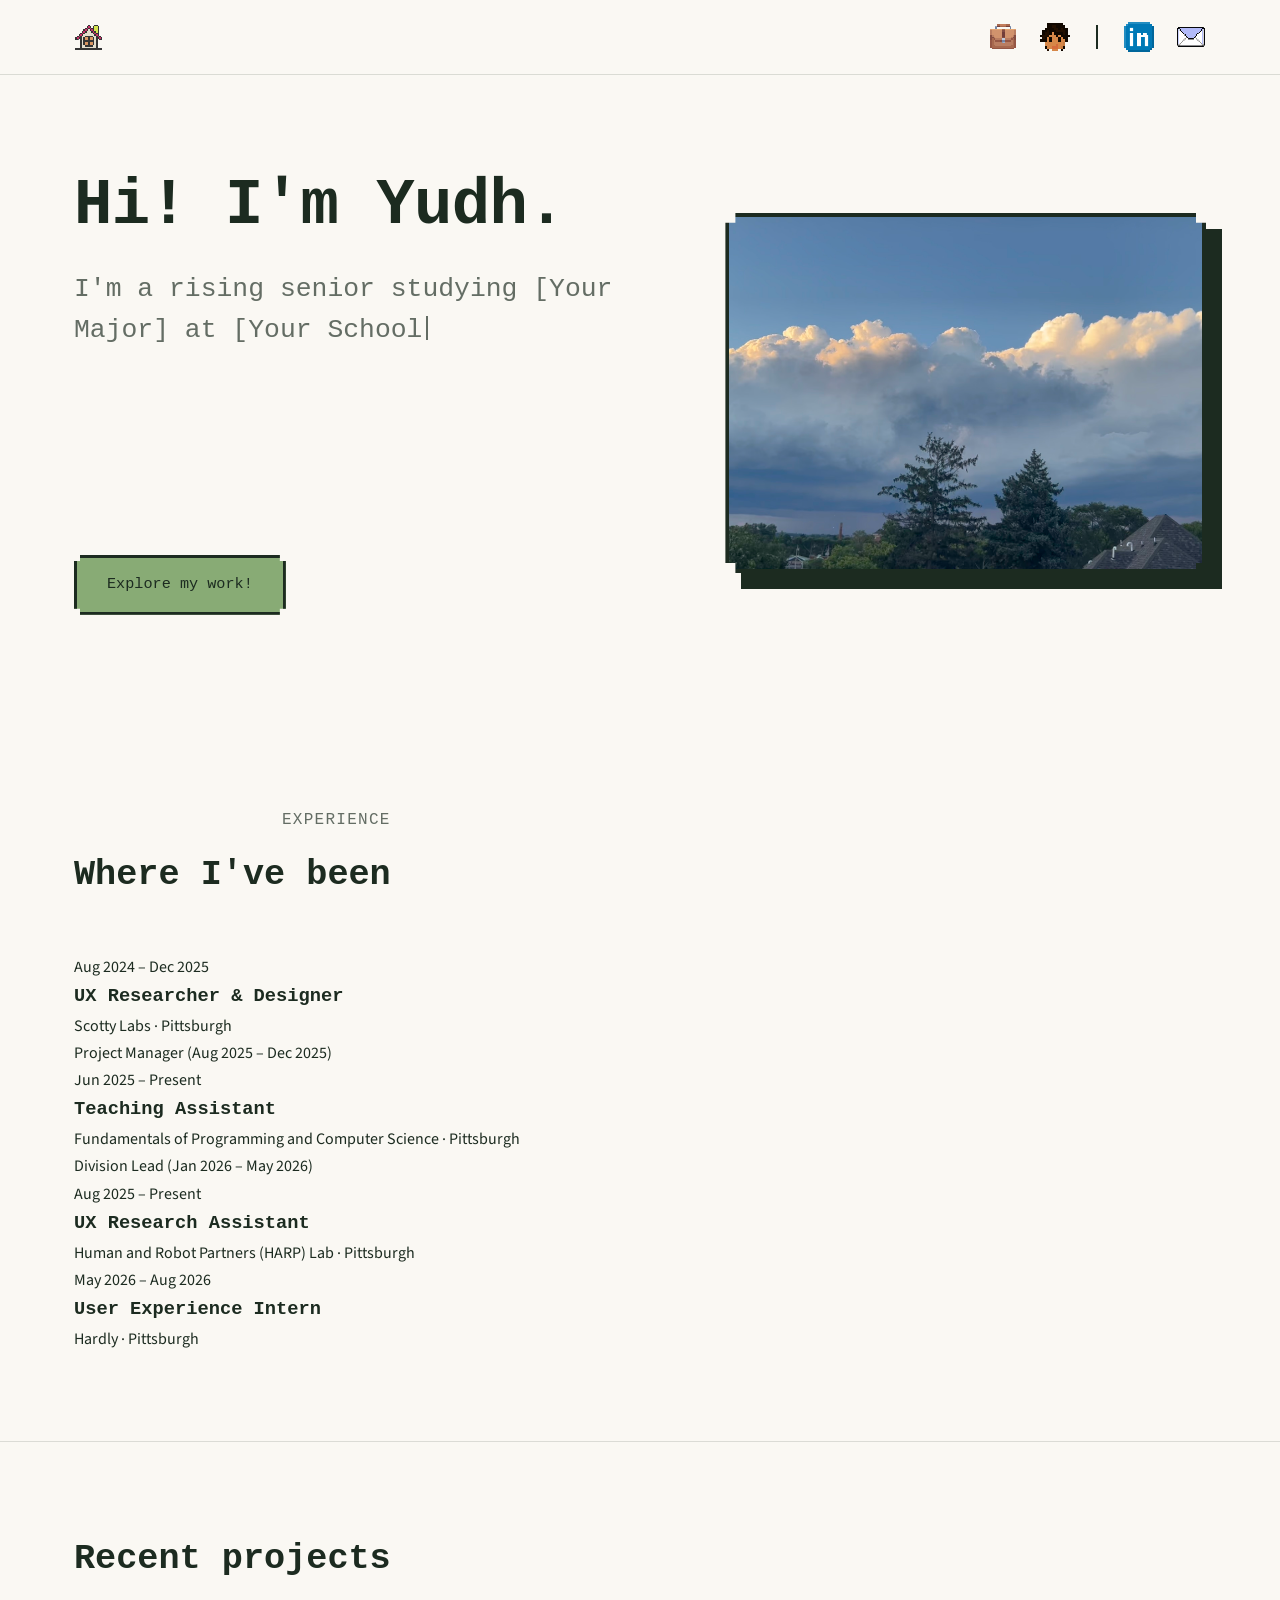
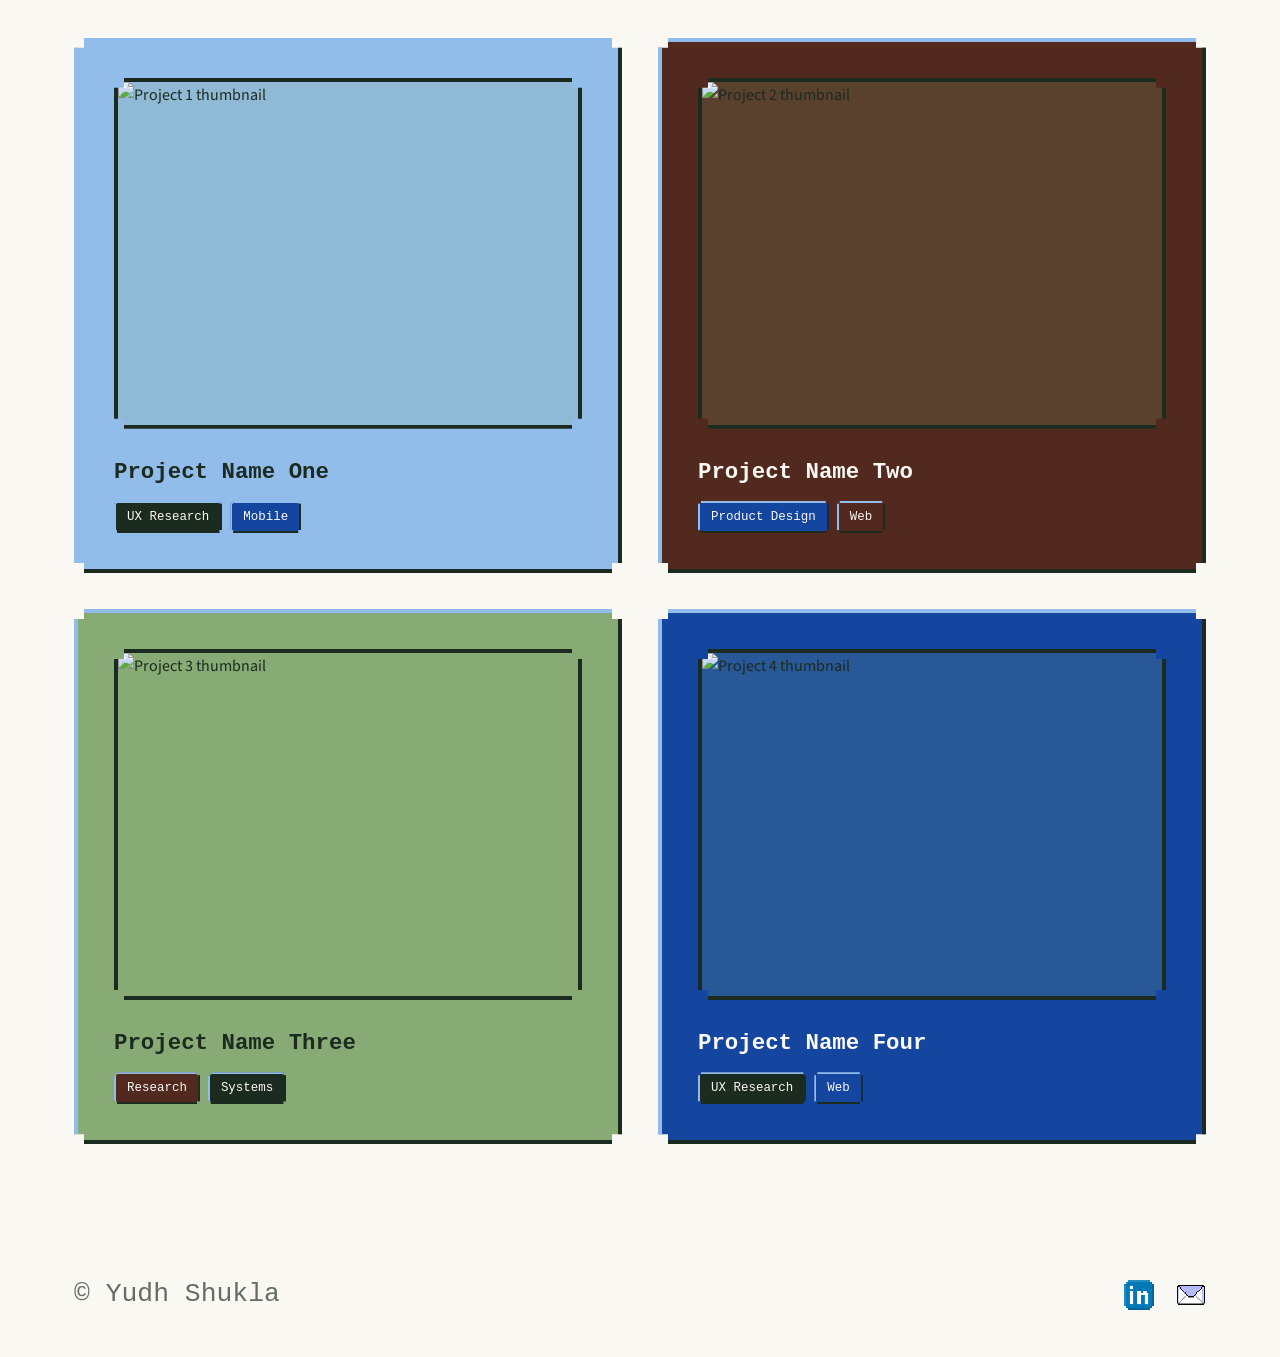
==== commit f57c61af: "finishing theme changes" ====
--- a/index.html
+++ b/index.html
@@ -29,6 +29,7 @@
           <img src="assets/about.png" alt="" class="scale-icon" />
           <span class="icon-tip">About</span>
         </a>
+        <span class="nav-divider" aria-hidden="true"></span>
         <a href="https://www.linkedin.com/in/yudh-s-640b71319/" target="_blank" rel="noopener" aria-label="LinkedIn" class="icon-scale">
           <img src="assets/linkedin.png" alt="" class="scale-icon" />
           <span class="icon-tip">LinkedIn</span>
@@ -54,9 +55,67 @@
         <div class="thumb pixel-frame">
           <img src="assets/clouds.png" alt="clouds" />
         </div>
+        <div class="hero-bubble" id="heroBubble">
+          <div class="hero-bubble-box pixel-frame">
+            <p>Nice to meet you!</p>
+          </div>
+        </div>
       </div>
     </div>
   </header>
+
+  <section id="experience">
+    <div class="wrap">
+      <div class="section-heading">
+        <div>
+          <p class="section-label">Experience</p>
+          <h2>Where I've been</h2>
+        </div>
+      </div>
+
+      <div class="timeline">
+
+        <div class="timeline-item">
+          <span class="timeline-node"></span>
+          <div class="timeline-card pixel-frame">
+            <span class="timeline-date">Aug 2024 – Dec 2025</span>
+            <h3>UX Researcher &amp; Designer</h3>
+            <p class="timeline-meta">Scotty Labs · Pittsburgh</p>
+            <p class="timeline-sub">Project Manager (Aug 2025 – Dec 2025)</p>
+          </div>
+        </div>
+
+        <div class="timeline-item">
+          <span class="timeline-node"></span>
+          <div class="timeline-card pixel-frame">
+            <span class="timeline-date">Jun 2025 – Present</span>
+            <h3>Teaching Assistant</h3>
+            <p class="timeline-meta">Fundamentals of Programming and Computer Science · Pittsburgh</p>
+            <p class="timeline-sub">Division Lead (Jan 2026 – May 2026)</p>
+          </div>
+        </div>
+
+        <div class="timeline-item">
+          <span class="timeline-node"></span>
+          <div class="timeline-card pixel-frame">
+            <span class="timeline-date">Aug 2025 – Present</span>
+            <h3>UX Research Assistant</h3>
+            <p class="timeline-meta">Human and Robot Partners (HARP) Lab · Pittsburgh</p>
+          </div>
+        </div>
+
+        <div class="timeline-item">
+          <span class="timeline-node"></span>
+          <div class="timeline-card pixel-frame">
+            <span class="timeline-date">May 2026 – Aug 2026</span>
+            <h3>User Experience Intern</h3>
+            <p class="timeline-meta">Hardly · Pittsburgh</p>
+          </div>
+        </div>
+
+      </div>
+    </div>
+  </section>
 
   <section id="work">
     <div class="wrap">
@@ -68,60 +127,84 @@
 
       <div class="projects-grid">
 
-        <div class="project-card pixel-frame">
-          <a href="projects/project-template.html">
-            <div class="thumb pixel-frame">
-              <img src="https://placehold.co/800x600/eef0e7/2f5233?text=Project+01" alt="Project 1 thumbnail" />
-              <div class="dialogue-box">
-                <p>One-sentence summary of the problem you solved and the impact it had.</p>
-              </div>
-            </div>
-            <p class="index">01</p>
-            <h3>Project Name One</h3>
-            <span class="tags">UX Research · Mobile</span>
-          </a>
-        </div>
-
-        <div class="project-card pixel-frame">
-          <a href="projects/project-template.html">
-            <div class="thumb pixel-frame">
-              <img src="https://placehold.co/800x600/eef0e7/2f5233?text=Project+02" alt="Project 2 thumbnail" />
-              <div class="dialogue-box">
-                <p>One-sentence summary of the problem you solved and the impact it had.</p>
-              </div>
-            </div>
-            <p class="index">02</p>
-            <h3>Project Name Two</h3>
-            <span class="tags">Product Design · Web</span>
-          </a>
-        </div>
-
-        <div class="project-card pixel-frame">
-          <a href="projects/project-template.html">
-            <div class="thumb pixel-frame">
-              <img src="https://placehold.co/800x600/eef0e7/2f5233?text=Project+03" alt="Project 3 thumbnail" />
-              <div class="dialogue-box">
-                <p>One-sentence summary of the problem you solved and the impact it had.</p>
-              </div>
-            </div>
-            <p class="index">03</p>
-            <h3>Project Name Three</h3>
-            <span class="tags">Research · Systems</span>
-          </a>
-        </div>
-
-        <div class="project-card pixel-frame">
-          <a href="projects/project-template.html">
-            <div class="thumb pixel-frame">
-              <img src="https://placehold.co/800x600/eef0e7/2f5233?text=Project+04" alt="Project 4 thumbnail" />
-              <div class="dialogue-box">
-                <p>One-sentence summary of the problem you solved and the impact it had.</p>
-              </div>
-            </div>
-            <p class="index">04</p>
-            <h3>Project Name Four</h3>
-            <span class="tags">UX Research · Web</span>
-          </a>
+        <div class="card-reveal">
+          <span class="card-arrow card-arrow-left" aria-hidden="true"></span>
+          <span class="card-arrow card-arrow-right" aria-hidden="true"></span>
+          <div class="project-card pixel-frame">
+            <a href="projects/project-template.html">
+              <div class="thumb pixel-frame">
+                <img src="https://placehold.co/800x600/eef0e7/2f5233?text=Project+01" alt="Project 1 thumbnail" />
+                <div class="dialogue-box">
+                  <p>One-sentence summary of the problem you solved and the impact it had.</p>
+                </div>
+              </div>
+              <h3>Project Name One</h3>
+              <div class="tags">
+                <span class="tag tag-green">UX Research</span>
+                <span class="tag tag-blue">Mobile</span>
+              </div>
+            </a>
+          </div>
+        </div>
+
+        <div class="card-reveal">
+          <span class="card-arrow card-arrow-left" aria-hidden="true"></span>
+          <span class="card-arrow card-arrow-right" aria-hidden="true"></span>
+          <div class="project-card pixel-frame">
+            <a href="projects/project-template.html">
+              <div class="thumb pixel-frame">
+                <img src="https://placehold.co/800x600/eef0e7/2f5233?text=Project+02" alt="Project 2 thumbnail" />
+                <div class="dialogue-box">
+                  <p>One-sentence summary of the problem you solved and the impact it had.</p>
+                </div>
+              </div>
+              <h3>Project Name Two</h3>
+              <div class="tags">
+                <span class="tag tag-blue">Product Design</span>
+                <span class="tag tag-brown">Web</span>
+              </div>
+            </a>
+          </div>
+        </div>
+
+        <div class="card-reveal">
+          <span class="card-arrow card-arrow-left" aria-hidden="true"></span>
+          <span class="card-arrow card-arrow-right" aria-hidden="true"></span>
+          <div class="project-card pixel-frame">
+            <a href="projects/project-template.html">
+              <div class="thumb pixel-frame">
+                <img src="https://placehold.co/800x600/eef0e7/2f5233?text=Project+03" alt="Project 3 thumbnail" />
+                <div class="dialogue-box">
+                  <p>One-sentence summary of the problem you solved and the impact it had.</p>
+                </div>
+              </div>
+              <h3>Project Name Three</h3>
+              <div class="tags">
+                <span class="tag tag-brown">Research</span>
+                <span class="tag tag-green">Systems</span>
+              </div>
+            </a>
+          </div>
+        </div>
+
+        <div class="card-reveal">
+          <span class="card-arrow card-arrow-left" aria-hidden="true"></span>
+          <span class="card-arrow card-arrow-right" aria-hidden="true"></span>
+          <div class="project-card pixel-frame">
+            <a href="projects/project-template.html">
+              <div class="thumb pixel-frame">
+                <img src="https://placehold.co/800x600/eef0e7/2f5233?text=Project+04" alt="Project 4 thumbnail" />
+                <div class="dialogue-box">
+                  <p>One-sentence summary of the problem you solved and the impact it had.</p>
+                </div>
+              </div>
+              <h3>Project Name Four</h3>
+              <div class="tags">
+                <span class="tag tag-green">UX Research</span>
+                <span class="tag tag-blue">Web</span>
+              </div>
+            </a>
+          </div>
         </div>
 
       </div>
--- a/css/style.css
+++ b/css/style.css
@@ -1,7 +1,15 @@
 /* ---------- Reset ---------- */
 * { margin: 0; padding: 0; box-sizing: border-box; }
 
-html { scroll-behavior: smooth; font-size: 18px; }
+/* overflow-x guard: several entrance animations (post-its, photos,
+   the pushpin) scale elements above 100% before they settle into
+   view. getBoundingClientRect()/scroll-overflow reflects the
+   post-transform visual size, so a scaled-up element can briefly be
+   wider than the viewport on narrower screens and trigger horizontal
+   scroll. This clips that without affecting normal vertical scroll. */
+html, body { overflow-x: hidden; }
+
+html { scroll-behavior: smooth; font-size: 16px; }
 
 body {
   font-family: 'Source Sans 3', -apple-system, BlinkMacSystemFont, 'Segoe UI', sans-serif;
@@ -41,14 +49,18 @@
   );
 }
 
-/* ---------- Tokens ---------- */
+/* ---------- Tokens ----------
+   Palette: darkest green + off-white, plus blue/olive/brown/babyblue.
+   --ink-soft is a translucent tint of --ink (same hue, softened for
+   secondary text), not an extra color. */
 :root {
   --bg: #faf8f3;
-  --bg-alt: #eef0e7;
   --ink: #1c2b20;
-  --ink-soft: #5c6b5f;
-  --accent: #2f5233;
-  --accent-soft: #4f7355;
+  --ink-soft: rgba(28, 43, 32, 0.68);
+  --blue: #1446a0;
+  --olive: #88ab75;
+  --brown: #51291e;
+  --babyblue: #92bcea;
   --line: rgba(28, 43, 32, 0.14);
   --pad: clamp(20px, 5vw, 72px);
   --text-lead: clamp(1.3rem, 2.4vw, 1.65rem);
@@ -60,7 +72,7 @@
 /* ---------- Layout ---------- */
 .wrap {
   width: 100%;
-  max-width: 1440px;
+  max-width: 1260px;
   margin: 0 auto;
   padding: 0 var(--pad);
 }
@@ -94,6 +106,14 @@
   gap: 22px;
 }
 
+.nav-divider {
+  display: inline-block;
+  width: 2px;
+  height: 24px;
+  background: var(--ink);
+  margin: 0 4px;
+}
+
 .icon-scale {
   position: relative;
   display: flex;
@@ -116,9 +136,9 @@
 
 .icon-tip {
   position: absolute;
-  bottom: calc(100% + 12px);
+  top: calc(100% + 12px);
   left: 50%;
-  transform: translateX(-50%) translateY(4px);
+  transform: translateX(-50%) translateY(-4px);
   background: var(--ink);
   color: var(--bg);
   font-family: 'Cousine', 'Courier New', monospace;
@@ -126,7 +146,7 @@
   white-space: nowrap;
   padding: 5px 9px;
   border: 2px solid var(--ink);
-  clip-path: polygon(0 4px, 4px 4px, 4px 0, calc(100% - 4px) 0, calc(100% - 4px) 4px, 100% 4px, 100% 100%, 0 100%);
+  clip-path: polygon(0 0, 100% 0, 100% calc(100% - 4px), calc(100% - 4px) calc(100% - 4px), calc(100% - 4px) 100%, 4px 100%, 4px calc(100% - 4px), 0 calc(100% - 4px));
   opacity: 0;
   pointer-events: none;
   transition: opacity 0.12s ease, transform 0.12s ease;
@@ -191,21 +211,15 @@
   font-size: 0.95rem;
   font-weight: 400;
   color: var(--ink);
-  background: #cfe3bb;
+  background: var(--olive);
   border: 3px solid var(--ink);
   padding: 14px 30px;
-  filter: drop-shadow(5px 5px 0 var(--ink));
-  transition: transform 0.15s ease, filter 0.15s ease;
+  transition: transform 0.15s ease;
 }
 
 .btn-block:hover,
 .btn-block:focus-visible {
   transform: scale(1.06);
-}
-
-.btn-block:active {
-  transform: translate(3px, 3px);
-  filter: drop-shadow(2px 2px 0 var(--ink));
 }
 
 .hero .image-frame {
@@ -219,7 +233,7 @@
   left: 16px;
   right: -16px;
   bottom: -16px;
-  background: var(--accent-soft);
+  background: var(--ink);
   z-index: 0;
 }
 
@@ -230,8 +244,7 @@
   aspect-ratio: 4 / 3;
   overflow: hidden;
   border: 4px solid var(--ink);
-  background: var(--bg-alt);
-  filter: drop-shadow(5px 5px 0 var(--ink));
+  background: rgba(136, 171, 117, 0.18);
 }
 
 .hero .image-frame .thumb img {
@@ -240,13 +253,76 @@
   object-fit: cover;
 }
 
+/* Speech bubble that pops out of the hero image once the typing
+   intro finishes (JS adds .show ~2s after the lead line completes).
+   The overshoot easing does the "pops a bit big, settles to normal
+   size" motion on its own — no keyframes needed.
+
+   Split into an outer (unclipped) wrapper and an inner notched box:
+   the notch's clip-path clips anything positioned outside its own
+   box, including pseudo-elements, so the tail lives on the outer
+   element instead of getting cut off by the inner box's clip-path. */
+.hero-bubble {
+  position: absolute;
+  top: -28px;
+  right: -40px;
+  z-index: 3;
+  opacity: 0;
+  transform: scale(0.2);
+  transform-origin: bottom left;
+  transition: opacity 0.25s ease, transform 0.45s cubic-bezier(0.34, 1.56, 0.64, 1);
+  pointer-events: none;
+}
+
+.hero-bubble.show {
+  opacity: 1;
+  transform: scale(1);
+}
+
+.hero-bubble-box {
+  --notch: 6px;
+  max-width: 220px;
+  background: var(--bg);
+  color: var(--ink);
+  border: 3px solid var(--ink);
+  padding: 12px 16px;
+  font-family: 'Cousine', 'Courier New', monospace;
+  font-size: 0.85rem;
+  line-height: 1.4;
+}
+
+.hero-bubble::after {
+  content: "";
+  position: absolute;
+  bottom: -15px;
+  left: 26px;
+  width: 0;
+  height: 0;
+  border-left: 10px solid transparent;
+  border-right: 10px solid transparent;
+  border-top: 15px solid var(--ink);
+}
+
+.hero-bubble::before {
+  content: "";
+  position: absolute;
+  bottom: -9px;
+  left: 29px;
+  width: 0;
+  height: 0;
+  border-left: 7px solid transparent;
+  border-right: 7px solid transparent;
+  border-top: 9px solid var(--bg);
+  z-index: 1;
+}
+
 /* ---------- Section headings ---------- */
 .section-label {
   font-family: 'Cousine', 'Courier New', monospace;
   font-size: 0.85rem;
   text-transform: uppercase;
   letter-spacing: 0.08em;
-  color: var(--accent);
+  color: var(--blue);
   margin-bottom: 12px;
 }
 
@@ -277,29 +353,117 @@
   gap: 36px;
 }
 
+/* Cards slide/fade in in blocky steps instead of just appearing.
+   Deliberately opacity + transform, not clip-path — the card inside
+   already has its own clip-path (the notched pixel-frame corners),
+   and stacking a second clip-path on the wrapper risked the whole
+   card staying invisible if the two didn't compose cleanly. */
+.card-reveal {
+  position: relative;
+  opacity: 0;
+  transform: translateX(-28px);
+  transition: opacity 0.3s steps(6, end), transform 0.3s steps(6, end);
+}
+
+.card-reveal.in-view {
+  opacity: 1;
+  transform: translateX(0);
+}
+
+/* Pixel selection arrows flanking a card on hover/focus, like a
+   game menu cursor pointing at the selected item */
+.card-arrow {
+  position: absolute;
+  top: 50%;
+  width: 12px;
+  height: 16px;
+  background: var(--ink);
+  opacity: 0;
+  pointer-events: none;
+  transition: opacity 0.2s ease;
+}
+
+.card-arrow-left {
+  left: -18px;
+  transform: translateY(-50%) scale(1);
+  clip-path: polygon(
+    0 0%, 25% 0%, 25% 12.5%, 50% 12.5%, 50% 25%, 75% 25%, 75% 37.5%, 100% 37.5%,
+    100% 62.5%, 75% 62.5%, 75% 75%, 50% 75%, 50% 87.5%, 25% 87.5%, 25% 100%, 0 100%
+  );
+}
+
+.card-arrow-right {
+  right: -18px;
+  transform: translateY(-50%) scaleX(-1) scale(1);
+  clip-path: polygon(
+    0 0%, 25% 0%, 25% 12.5%, 50% 12.5%, 50% 25%, 75% 25%, 75% 37.5%, 100% 37.5%,
+    100% 62.5%, 75% 62.5%, 75% 75%, 50% 75%, 50% 87.5%, 25% 87.5%, 25% 100%, 0 100%
+  );
+}
+
+.card-reveal:hover .card-arrow-left,
+.card-reveal:focus-within .card-arrow-left {
+  opacity: 1;
+  animation: arrow-pulse-left 0.8s ease-in-out infinite;
+}
+
+.card-reveal:hover .card-arrow-right,
+.card-reveal:focus-within .card-arrow-right {
+  opacity: 1;
+  animation: arrow-pulse-right 0.8s ease-in-out infinite;
+}
+
+@keyframes arrow-pulse-left {
+  0%, 100% { transform: translateY(-50%) scale(1); }
+  50% { transform: translateY(-50%) scale(1.3); }
+}
+
+@keyframes arrow-pulse-right {
+  0%, 100% { transform: translateY(-50%) scaleX(-1) scale(1); }
+  50% { transform: translateY(-50%) scaleX(-1) scale(1.3); }
+}
+
 .project-card {
   --notch: 10px;
   position: relative;
   padding: 36px;
-  background: var(--bg);
-  border: 4px solid var(--ink);
-  filter: drop-shadow(6px 6px 0 var(--ink));
-  transition: transform 0.2s ease, filter 0.2s ease;
-}
+  background: var(--olive);
+  border-style: solid;
+  border-width: 4px;
+  border-top-color: var(--babyblue);
+  border-left-color: var(--babyblue);
+  border-right-color: var(--ink);
+  border-bottom-color: var(--ink);
+  transition: transform 0.2s ease;
+}
+
+/* Each card takes one of the four palette colors at full strength
+   instead of a faint tint — heading flips to off-white on the three
+   dark ones so it stays legible; the bevel border stays consistent
+   across all four (babyblue highlight, ink shadow edge). */
+.projects-grid .card-reveal:nth-child(4n+1) .project-card { background: var(--babyblue); }
+.projects-grid .card-reveal:nth-child(4n+1) .project-card h3 { color: var(--ink); }
+
+.projects-grid .card-reveal:nth-child(4n+2) .project-card { background: var(--brown); }
+.projects-grid .card-reveal:nth-child(4n+2) .project-card h3 { color: var(--bg); }
+
+.projects-grid .card-reveal:nth-child(4n+3) .project-card { background: var(--olive); }
+.projects-grid .card-reveal:nth-child(4n+3) .project-card h3 { color: var(--ink); }
+
+.projects-grid .card-reveal:nth-child(4n+4) .project-card { background: var(--blue); }
+.projects-grid .card-reveal:nth-child(4n+4) .project-card h3 { color: var(--bg); }
 
 .project-card:hover {
   transform: translateY(-4px);
-  filter: drop-shadow(8px 10px 0 var(--ink));
 }
 
 .project-card .thumb {
   --notch: 10px;
   position: relative;
   aspect-ratio: 4 / 3;
-  background: var(--bg-alt);
+  background: rgba(136, 171, 117, 0.18);
   overflow: hidden;
   border: 4px solid var(--ink);
-  filter: drop-shadow(5px 5px 0 var(--ink));
   margin-bottom: 24px;
 }
 
@@ -310,20 +474,21 @@
 }
 
 /* Dialogue box: rises from the bottom of the image, covers only a
-   portion of it, types out the summary like the hero intro */
+   portion of it, types out the summary like the hero intro. A blinking
+   "more text" triangle reads as a game text box rather than a plain panel. */
 .project-card .dialogue-box {
-  --notch: 8px;
+  --notch: 6px;
   position: absolute;
   left: 10px;
   right: 10px;
   bottom: 10px;
-  height: 46%;
+  height: 30%;
   box-sizing: border-box;
   display: flex;
   align-items: center;
-  background: var(--ink);
-  border: 3px solid var(--bg);
-  padding: 10px 16px;
+  background: var(--bg);
+  border: 3px solid var(--ink);
+  padding: 7px 14px;
   transform: translateY(120%);
   transition: transform 0.35s cubic-bezier(.65,.05,.36,1);
   z-index: 2;
@@ -334,40 +499,63 @@
   transform: translateY(0);
 }
 
+.project-card .dialogue-box::after {
+  content: "";
+  position: absolute;
+  right: 10px;
+  bottom: 7px;
+  width: 0;
+  height: 0;
+  border-left: 5px solid transparent;
+  border-right: 5px solid transparent;
+  border-top: 6px solid var(--ink);
+  animation: blink 1s steps(1) infinite;
+}
+
 .project-card .dialogue-box p {
-  color: var(--bg);
-  font-family: 'Cousine', 'Courier New', monospace;
-  font-size: 0.82rem;
-  line-height: 1.45;
-}
-
-.project-card .index {
-  display: inline-block;
-  font-family: 'Cousine', 'Courier New', monospace;
-  font-weight: 700;
-  font-size: 0.85rem;
-  color: var(--bg);
-  background: var(--accent);
-  border: 2px solid var(--ink);
-  padding: 3px 10px;
-  margin-bottom: 12px;
+  color: var(--ink);
+  font-family: 'Cousine', 'Courier New', monospace;
+  font-size: 0.72rem;
+  line-height: 1.4;
+  padding-right: 14px;
 }
 
 .project-card h3 {
   font-size: 1.4rem;
   font-weight: 700;
   margin-bottom: 10px;
+  color: var(--ink);
 }
 
 .project-card .tags {
+  display: flex;
+  flex-wrap: wrap;
+  gap: 8px;
+}
+
+.project-card .tag {
   display: inline-block;
   font-family: 'Cousine', 'Courier New', monospace;
   font-size: 0.78rem;
-  color: var(--ink);
-  background: var(--bg-alt);
-  border: 2px solid var(--accent);
-  padding: 3px 10px;
-}
+  color: var(--bg);
+  padding: 4px 11px 3px;
+  border-style: solid;
+  border-width: 2px;
+  border-top-color: var(--babyblue);
+  border-left-color: var(--babyblue);
+  border-right-color: var(--ink);
+  border-bottom-color: var(--ink);
+  clip-path: polygon(
+    0 3px, 3px 3px, 3px 0,
+    calc(100% - 3px) 0, calc(100% - 3px) 3px, 100% 3px,
+    100% calc(100% - 3px), calc(100% - 3px) calc(100% - 3px), calc(100% - 3px) 100%,
+    3px 100%, 3px calc(100% - 3px), 0 calc(100% - 3px)
+  );
+}
+
+.project-card .tag-green { background: var(--ink); }
+.project-card .tag-blue { background: var(--blue); }
+.project-card .tag-brown { background: var(--brown); }
 
 /* ---------- About page ---------- */
 .about-header { padding-top: 96px; padding-bottom: 64px; }
@@ -375,7 +563,7 @@
 .about-header h1 {
   font-size: clamp(2.1rem, 4vw, 2.9rem);
   font-weight: 700;
-  max-width: 20ch;
+  max-width: 40ch;
   margin-bottom: 24px;
 }
 
@@ -400,15 +588,39 @@
   width: clamp(298px, 36vw, 435px);
   min-height: 272px;
   padding: 38px 36px;
-  background: #cfe3bb;
+  background: var(--olive);
   color: var(--ink);
-  border: 3px solid var(--ink);
-  filter: drop-shadow(6px 6px 0 var(--ink));
+  border-style: solid;
+  border-width: 3px;
+  border-top-color: var(--babyblue);
+  border-left-color: var(--babyblue);
+  border-right-color: var(--ink);
+  border-bottom-color: var(--ink);
+  clip-path: polygon(
+    0 var(--notch), var(--notch) var(--notch), var(--notch) 0,
+    calc(100% - var(--notch)) 0, calc(100% - var(--notch)) var(--notch), 100% var(--notch),
+    100% calc(100% - var(--notch)), calc(100% - var(--notch)) calc(100% - var(--notch)), calc(100% - var(--notch)) 100%,
+    var(--notch) 100%, var(--notch) calc(100% - var(--notch)), 0 calc(100% - var(--notch))
+  );
   --tilt: -3deg;
-  transform: rotate(var(--tilt));
+  opacity: 0;
+  transform: scale(1.35) rotate(var(--tilt));
+  transition: opacity 0.3s ease, transform 0.45s cubic-bezier(0.34, 1.56, 0.64, 1);
 }
 
 .postit-row:nth-child(even) .postit { --tilt: 3deg; }
+
+.postit-row.in-view .postit {
+  opacity: 1;
+  transform: scale(1) rotate(var(--tilt));
+}
+
+/* Each note takes one of the four palette colors at full strength,
+   with off-white text/border on the three darker ones for contrast */
+.postit-row:nth-child(4n+1) .postit { background: var(--babyblue); color: var(--ink); }
+.postit-row:nth-child(4n+2) .postit { background: var(--blue); color: var(--bg); }
+.postit-row:nth-child(4n+3) .postit { background: var(--brown); color: var(--bg); }
+.postit-row:nth-child(4n+4) .postit { background: var(--olive); color: var(--ink); }
 
 .postit-row .postit p {
   font-size: 1.45rem;
@@ -426,10 +638,8 @@
   opacity: 0;
   transform-origin: 0% 0%;
   transform: translate(26px, -26px) scale(1.84);
-  filter: drop-shadow(0 6px 5px rgba(0, 0, 0, 0.2));
-  transition: transform 0.5s cubic-bezier(0.34, 1.56, 0.64, 1),
-              filter 0.4s ease,
-              opacity 0.5s ease;
+  transition: transform 0.5s cubic-bezier(0.34, 1.56, 0.64, 1) 0.15s,
+              opacity 0.5s ease 0.15s;
 }
 
 .pixel-pushpin::before {
@@ -452,24 +662,42 @@
 .postit-row.in-view .pixel-pushpin {
   opacity: 1;
   transform: translate(0, 0) scale(1.6);
-  filter: drop-shadow(1px 2px 2px rgba(0, 0, 0, 0.35));
 }
 
 .postit-row .slant-img-wrap {
   position: relative;
   flex: 0 0 auto;
   width: clamp(288px, 37vw, 535px);
-  transform: rotate(3deg);
-}
-
-.postit-row:nth-child(even) .slant-img-wrap { transform: rotate(-3deg); }
+  --img-tilt: 3deg;
+  opacity: 0;
+  transform: scale(1.3) rotate(var(--img-tilt));
+  transition: opacity 0.3s ease, transform 0.45s cubic-bezier(0.34, 1.56, 0.64, 1);
+}
+
+.postit-row:nth-child(even) .slant-img-wrap { --img-tilt: -3deg; }
+
+.postit-row.in-view .slant-img-wrap {
+  opacity: 1;
+  transform: scale(1) rotate(var(--img-tilt));
+}
 
 .postit-row .slant-img {
   --notch: 10px;
+  position: relative;
   aspect-ratio: 4 / 3;
   overflow: hidden;
-  border: 5px solid var(--ink);
-  filter: drop-shadow(6px 6px 0 var(--ink));
+  border-style: solid;
+  border-width: 5px;
+  border-top-color: var(--babyblue);
+  border-left-color: var(--babyblue);
+  border-right-color: var(--ink);
+  border-bottom-color: var(--ink);
+  clip-path: polygon(
+    0 var(--notch), var(--notch) var(--notch), var(--notch) 0,
+    calc(100% - var(--notch)) 0, calc(100% - var(--notch)) var(--notch), 100% var(--notch),
+    100% calc(100% - var(--notch)), calc(100% - var(--notch)) calc(100% - var(--notch)), calc(100% - var(--notch)) 100%,
+    var(--notch) 100%, var(--notch) calc(100% - var(--notch)), 0 calc(100% - var(--notch))
+  );
 }
 
 .postit-row .slant-img img {
@@ -487,11 +715,10 @@
   height: 41px;
   background: rgba(247, 224, 156, 0.5);
   border: 1px solid rgba(28, 43, 32, 0.12);
-  box-shadow: 0 3px 5px rgba(28, 43, 32, 0.18);
   transform-origin: left center;
   transform: scaleX(0);
   z-index: 2;
-  transition: transform 0.6s cubic-bezier(0.65, 0.05, 0.36, 1);
+  transition: transform 0.6s cubic-bezier(0.65, 0.05, 0.36, 1) 0.1s;
 }
 
 .postit-row.in-view .slant-img-wrap .tape { transform: scaleX(1); }
@@ -517,7 +744,7 @@
 .case-header .back {
   font-family: 'Cousine', 'Courier New', monospace;
   font-size: 0.9rem;
-  color: var(--accent);
+  color: var(--brown);
   margin-bottom: 32px;
   display: inline-block;
 }
@@ -549,7 +776,7 @@
   font-size: 0.8rem;
   text-transform: uppercase;
   letter-spacing: 0.06em;
-  color: var(--accent);
+  color: var(--brown);
   margin-bottom: 6px;
 }
 
@@ -579,11 +806,10 @@
 
 .case-body figure img {
   --notch: 10px;
-  background: var(--bg-alt);
+  background: rgba(136, 171, 117, 0.18);
   aspect-ratio: 16/9;
   object-fit: cover;
   border: 4px solid var(--ink);
-  filter: drop-shadow(5px 5px 0 var(--ink));
 }
 
 .case-body figcaption {
@@ -605,16 +831,19 @@
     gap: 32px;
   }
   .postit-row .postit,
-  .postit-row .slant-img-wrap,
-  .postit-row:nth-child(even) .postit,
-  .postit-row:nth-child(even) .slant-img-wrap {
-    transform: none;
+  .postit-row:nth-child(even) .postit {
+    --tilt: 0deg;
     width: 100%;
   }
+  .postit-row .slant-img-wrap,
+  .postit-row:nth-child(even) .slant-img-wrap {
+    --img-tilt: 0deg;
+    width: 100%;
+  }
 }
 
 @media (max-width: 600px) {
-  html { font-size: 16px; }
+  html { font-size: 15px; }
   section { padding: 56px 0; }
   .hero { padding-top: 72px; }
   .nav-icons { gap: 16px; }
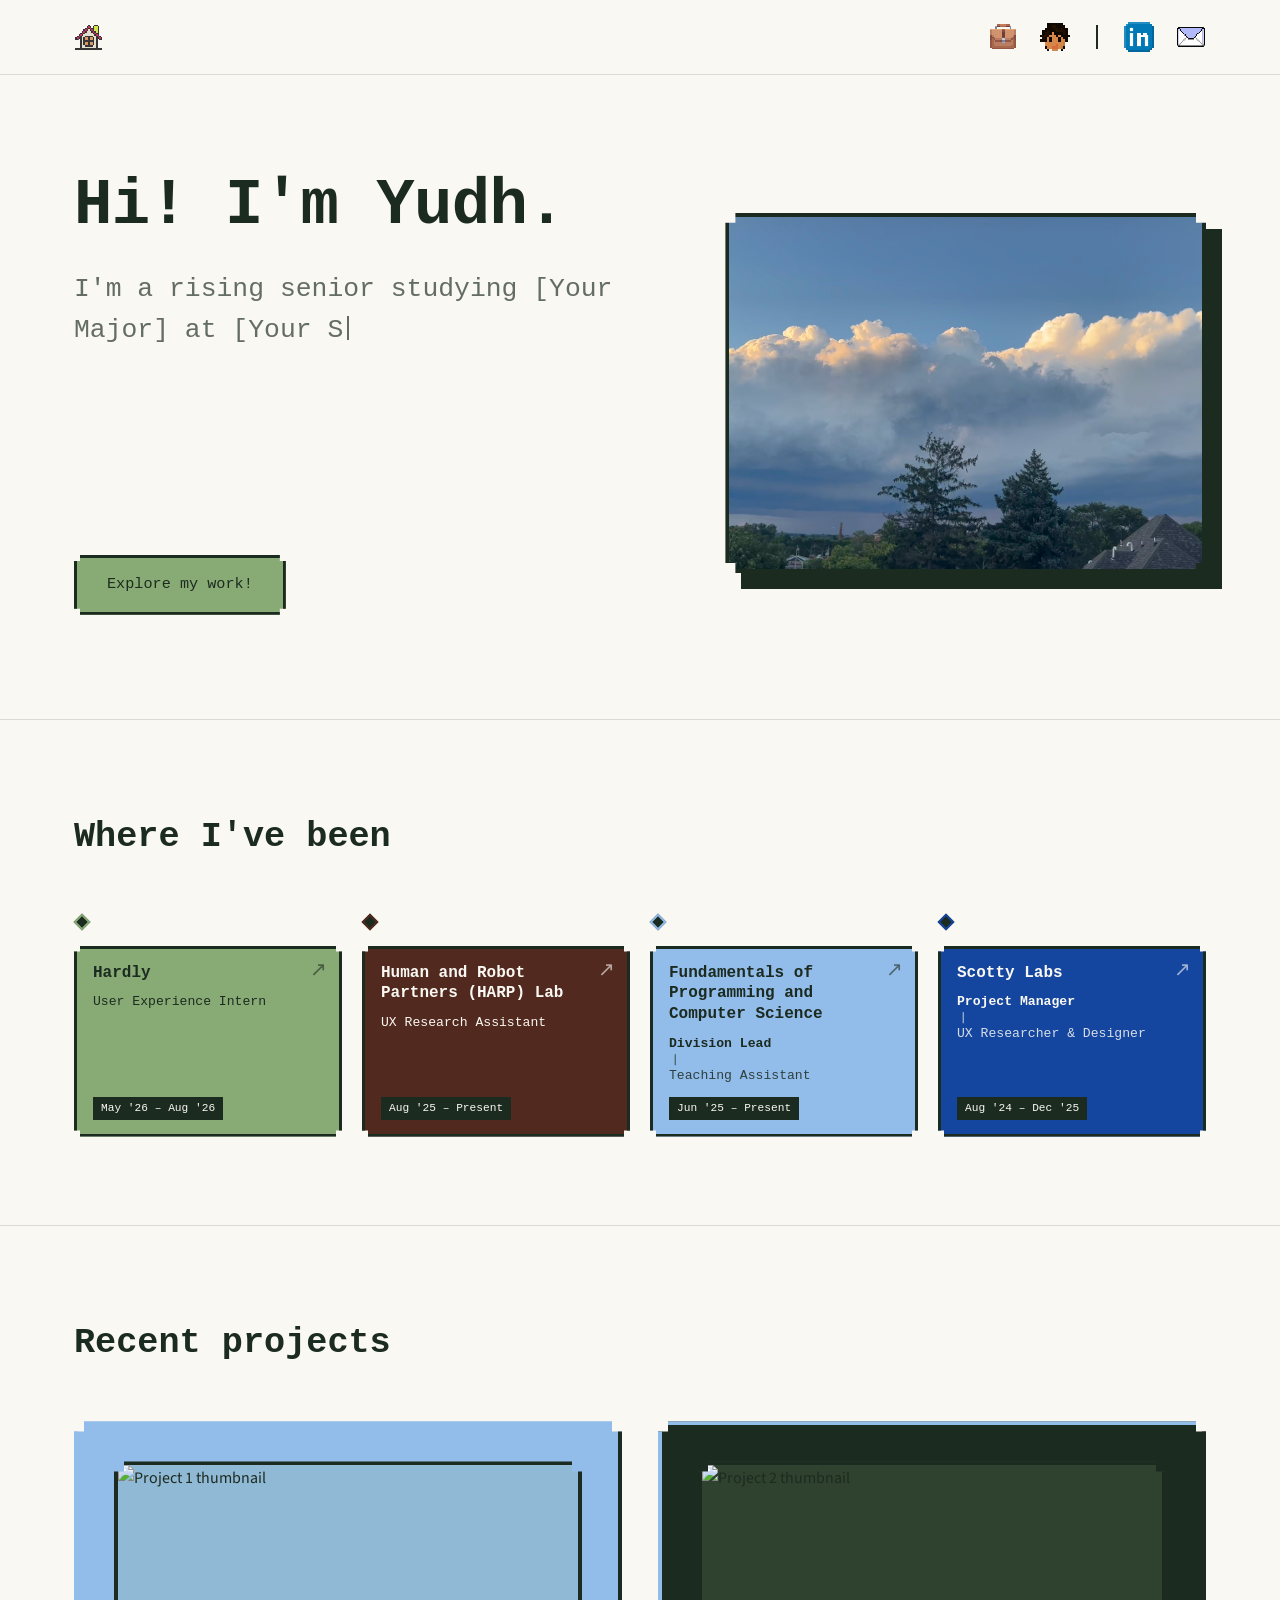
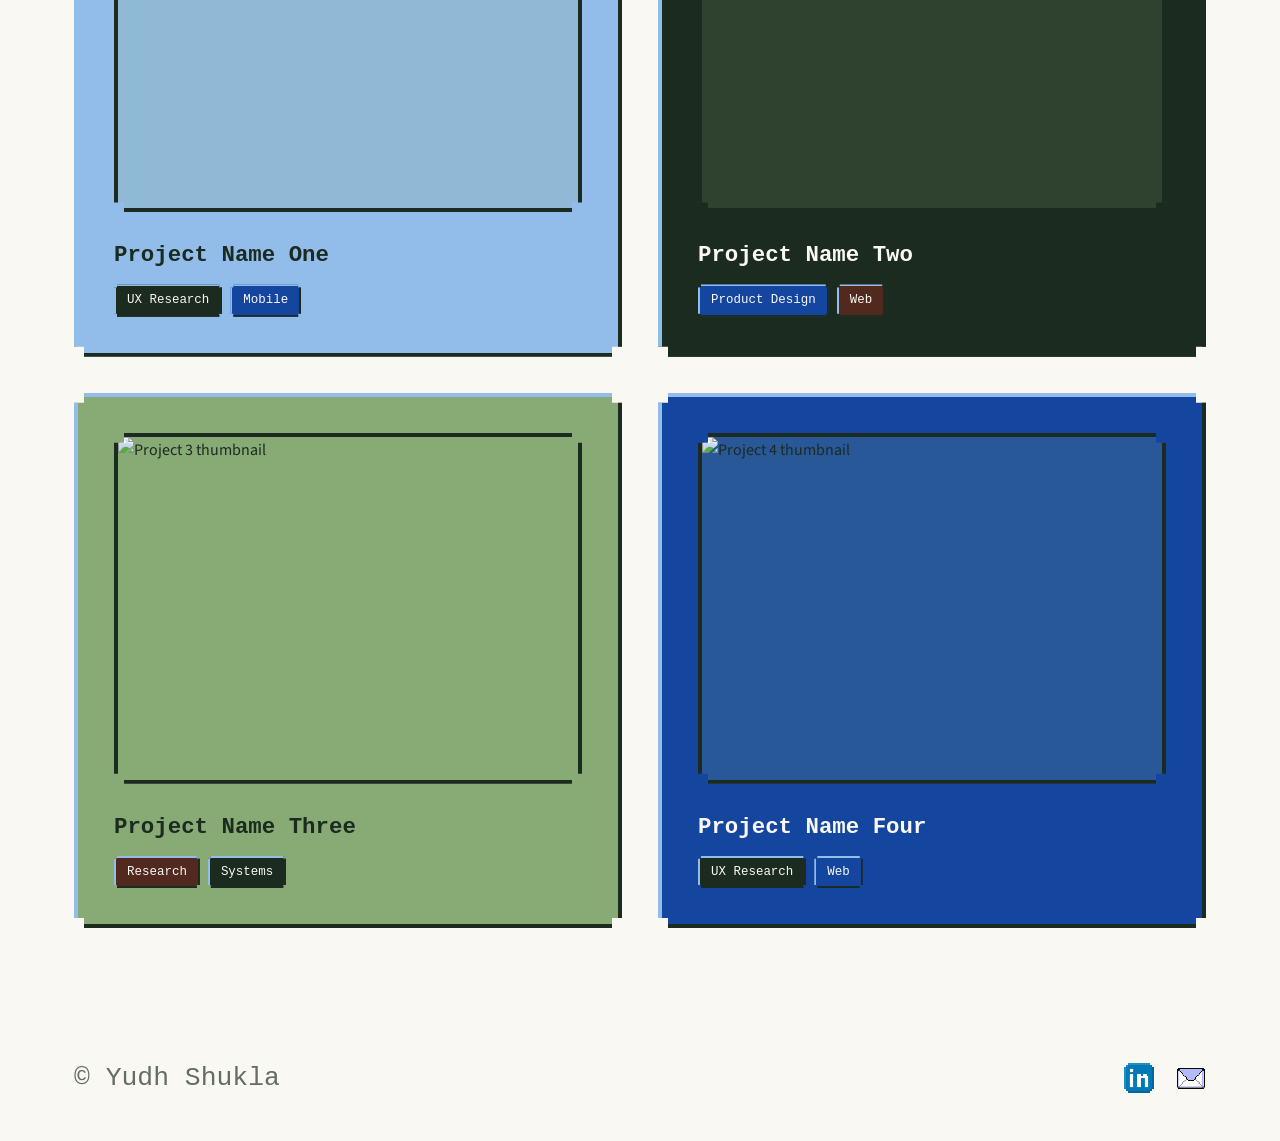
==== commit e5ff9661: "small ui addons" ====
--- a/index.html
+++ b/index.html
@@ -68,7 +68,6 @@
     <div class="wrap">
       <div class="section-heading">
         <div>
-          <p class="section-label">Experience</p>
           <h2>Where I've been</h2>
         </div>
       </div>
@@ -77,40 +76,50 @@
 
         <div class="timeline-item">
           <span class="timeline-node"></span>
-          <div class="timeline-card pixel-frame">
-            <span class="timeline-date">Aug 2024 – Dec 2025</span>
-            <h3>UX Researcher &amp; Designer</h3>
-            <p class="timeline-meta">Scotty Labs · Pittsburgh</p>
-            <p class="timeline-sub">Project Manager (Aug 2025 – Dec 2025)</p>
-          </div>
-        </div>
-
-        <div class="timeline-item">
-          <span class="timeline-node"></span>
-          <div class="timeline-card pixel-frame">
-            <span class="timeline-date">Jun 2025 – Present</span>
-            <h3>Teaching Assistant</h3>
-            <p class="timeline-meta">Fundamentals of Programming and Computer Science · Pittsburgh</p>
-            <p class="timeline-sub">Division Lead (Jan 2026 – May 2026)</p>
-          </div>
-        </div>
-
-        <div class="timeline-item">
-          <span class="timeline-node"></span>
-          <div class="timeline-card pixel-frame">
-            <span class="timeline-date">Aug 2025 – Present</span>
-            <h3>UX Research Assistant</h3>
-            <p class="timeline-meta">Human and Robot Partners (HARP) Lab · Pittsburgh</p>
-          </div>
-        </div>
-
-        <div class="timeline-item">
-          <span class="timeline-node"></span>
-          <div class="timeline-card pixel-frame">
-            <span class="timeline-date">May 2026 – Aug 2026</span>
-            <h3>User Experience Intern</h3>
-            <p class="timeline-meta">Hardly · Pittsburgh</p>
-          </div>
+          <a href="https://hardly-work.com/" target="_blank" rel="noopener" class="timeline-card pixel-frame">
+            <h3 class="timeline-org">Hardly</h3>
+            <div class="timeline-roles">
+              <span class="role-single">User Experience Intern</span>
+            </div>
+            <span class="timeline-date">May '26 – Aug '26</span>
+          </a>
+        </div>
+
+        <div class="timeline-item">
+          <span class="timeline-node"></span>
+          <a href="https://harplab.github.io/" target="_blank" rel="noopener" class="timeline-card pixel-frame">
+            <h3 class="timeline-org">Human and Robot Partners (HARP) Lab</h3>
+            <div class="timeline-roles">
+              <span class="role-single">UX Research Assistant</span>
+            </div>
+            <span class="timeline-date">Aug '25 – Present</span>
+          </a>
+        </div>
+
+        <div class="timeline-item">
+          <span class="timeline-node"></span>
+          <a href="https://www.cs.cmu.edu/~112/" target="_blank" rel="noopener" class="timeline-card pixel-frame">
+            <h3 class="timeline-org">Fundamentals of Programming and Computer Science</h3>
+            <div class="timeline-roles">
+              <span class="role-advanced">Division Lead</span>
+              <span class="role-arrow" aria-hidden="true">︳</span>
+              <span class="role-base">Teaching Assistant</span>
+            </div>
+            <span class="timeline-date">Jun '25 – Present</span>
+          </a>
+        </div>
+
+        <div class="timeline-item">
+          <span class="timeline-node"></span>
+          <a href="https://scottylabs.org/" target="_blank" rel="noopener" class="timeline-card pixel-frame">
+            <h3 class="timeline-org">Scotty Labs</h3>
+            <div class="timeline-roles">
+              <span class="role-advanced">Project Manager</span>
+              <span class="role-arrow" aria-hidden="true">︳</span>
+              <span class="role-base">UX Researcher &amp; Designer</span>
+            </div>
+            <span class="timeline-date">Aug '24 – Dec '25</span>
+          </a>
         </div>
 
       </div>
--- a/css/style.css
+++ b/css/style.css
@@ -78,7 +78,8 @@
 }
 
 section { padding: 88px 0; }
-section + section { border-top: 1px solid var(--line); }
+section + section,
+#experience { border-top: 1px solid var(--line); }
 
 /* ---------- Nav ---------- */
 .nav {
@@ -316,6 +317,143 @@
   z-index: 1;
 }
 
+/* ---------- Experience timeline ----------
+   Compact horizontal cards, wrapping responsively. Staggered reveal:
+   JS adds .in-view to .timeline once it scrolls in; each item's own
+   transition-delay (below) makes them appear left-to-right in sequence
+   instead of all at once. */
+.timeline {
+  display: grid;
+  grid-template-columns: repeat(auto-fit, minmax(230px, 1fr));
+  gap: 20px;
+}
+
+.timeline-item {
+  position: relative;
+  padding-top: 30px;
+  opacity: 0;
+  transform: translateY(14px);
+  transition: opacity 0.35s ease, transform 0.35s cubic-bezier(0.34, 1.56, 0.64, 1);
+}
+
+.timeline.in-view .timeline-item {
+  opacity: 1;
+  transform: translateY(0);
+}
+
+.timeline.in-view .timeline-item:nth-child(1) { transition-delay: 0s; }
+.timeline.in-view .timeline-item:nth-child(2) { transition-delay: 0.1s; }
+.timeline.in-view .timeline-item:nth-child(3) { transition-delay: 0.2s; }
+.timeline.in-view .timeline-item:nth-child(4) { transition-delay: 0.3s; }
+
+.timeline-node {
+  position: absolute;
+  top: 0;
+  left: 2px;
+  width: 12px;
+  height: 12px;
+  background: var(--ink);
+  border: 2px solid var(--bg);
+  transform: rotate(45deg);
+}
+
+.timeline-card {
+  --notch: 6px;
+  position: relative;
+  height: 100%;
+  display: flex;
+  flex-direction: column;
+  background: var(--olive);
+  color: var(--ink);
+  border: 3px solid var(--ink);
+  padding: 14px 16px;
+  padding-right: 30px;
+  transition: transform 0.15s ease;
+}
+
+.timeline-card:hover,
+.timeline-card:focus-visible {
+  transform: translateY(-3px);
+}
+
+/* Always-visible external-link glyph — hover alone isn't a
+   discoverable affordance on touch devices, so this signals the
+   card is a link before you interact with it at all. */
+.timeline-card::after {
+  content: "↗";
+  position: absolute;
+  top: 5px;
+  right: 12px;
+  font-family: 'Cousine', 'Courier New', monospace;
+  font-size: 1.25rem;
+  opacity: 0.6;
+  transition: opacity 0.15s ease, transform 0.15s ease;
+}
+
+.timeline-card:hover::after,
+.timeline-card:focus-visible::after {
+  opacity: 1;
+  transform: translate(2px, -2px);
+}
+
+.timeline-item:nth-child(4n+1) .timeline-card { background: var(--olive); color: var(--ink); }
+.timeline-item:nth-child(4n+2) .timeline-card { background: var(--brown); color: var(--bg); }
+.timeline-item:nth-child(4n+3) .timeline-card { background: var(--babyblue); color: var(--ink); }
+.timeline-item:nth-child(4n+4) .timeline-card { background: var(--blue); color: var(--bg); }
+
+.timeline-item:nth-child(4n+1) .timeline-node { border-color: var(--olive); }
+.timeline-item:nth-child(4n+2) .timeline-node { border-color: var(--brown); }
+.timeline-item:nth-child(4n+3) .timeline-node { border-color: var(--babyblue); }
+.timeline-item:nth-child(4n+4) .timeline-node { border-color: var(--blue); }
+
+.timeline-org {
+  font-family: 'Cousine', 'Courier New', monospace;
+  font-weight: 700;
+  font-size: 1rem;
+  line-height: 1.3;
+  margin-bottom: 10px;
+}
+
+.timeline-roles {
+  margin-bottom: 12px;
+}
+
+.timeline-roles .role-advanced,
+.timeline-roles .role-base,
+.timeline-roles .role-single {
+  display: block;
+  font-family: 'Cousine', 'Courier New', monospace;
+  font-size: 0.82rem;
+  line-height: 1.35;
+}
+
+.timeline-roles .role-advanced { font-weight: 600; }
+.timeline-roles .role-single { font-weight: 500; }
+
+.timeline-roles .role-base {
+  font-weight: 400;
+  opacity: 0.85;
+}
+
+.timeline-roles .role-arrow {
+  display: block;
+  font-size: 0.8rem;
+  font-weight: 700;
+  line-height: 1.1;
+  opacity: 0.7;
+}
+
+.timeline-date {
+  display: inline-block;
+  align-self: flex-start;
+  font-family: 'Cousine', 'Courier New', monospace;
+  font-size: 0.7rem;
+  background: var(--ink);
+  color: var(--bg);
+  padding: 2px 8px;
+  margin-top: auto;
+}
+
 /* ---------- Section headings ---------- */
 .section-label {
   font-family: 'Cousine', 'Courier New', monospace;
@@ -444,7 +582,7 @@
 .projects-grid .card-reveal:nth-child(4n+1) .project-card { background: var(--babyblue); }
 .projects-grid .card-reveal:nth-child(4n+1) .project-card h3 { color: var(--ink); }
 
-.projects-grid .card-reveal:nth-child(4n+2) .project-card { background: var(--brown); }
+.projects-grid .card-reveal:nth-child(4n+2) .project-card { background: var(--ink); }
 .projects-grid .card-reveal:nth-child(4n+2) .project-card h3 { color: var(--bg); }
 
 .projects-grid .card-reveal:nth-child(4n+3) .project-card { background: var(--olive); }
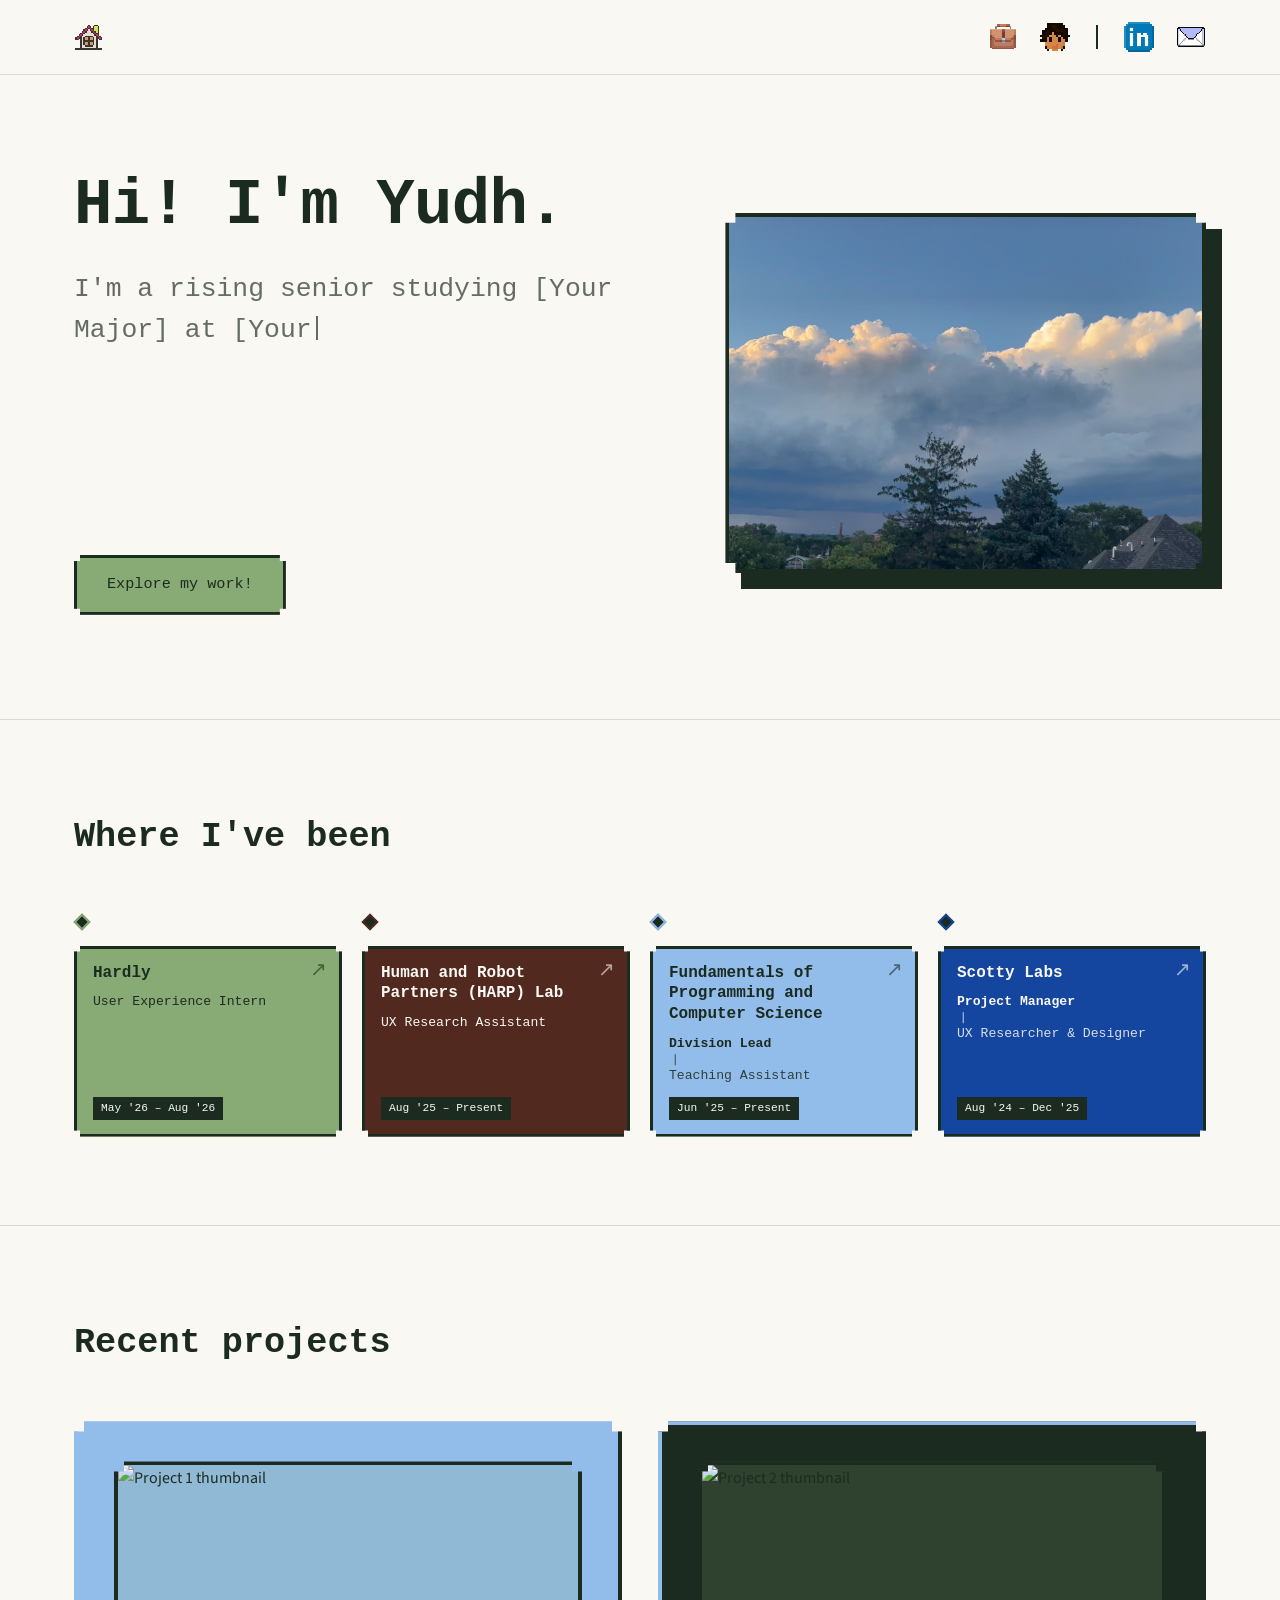
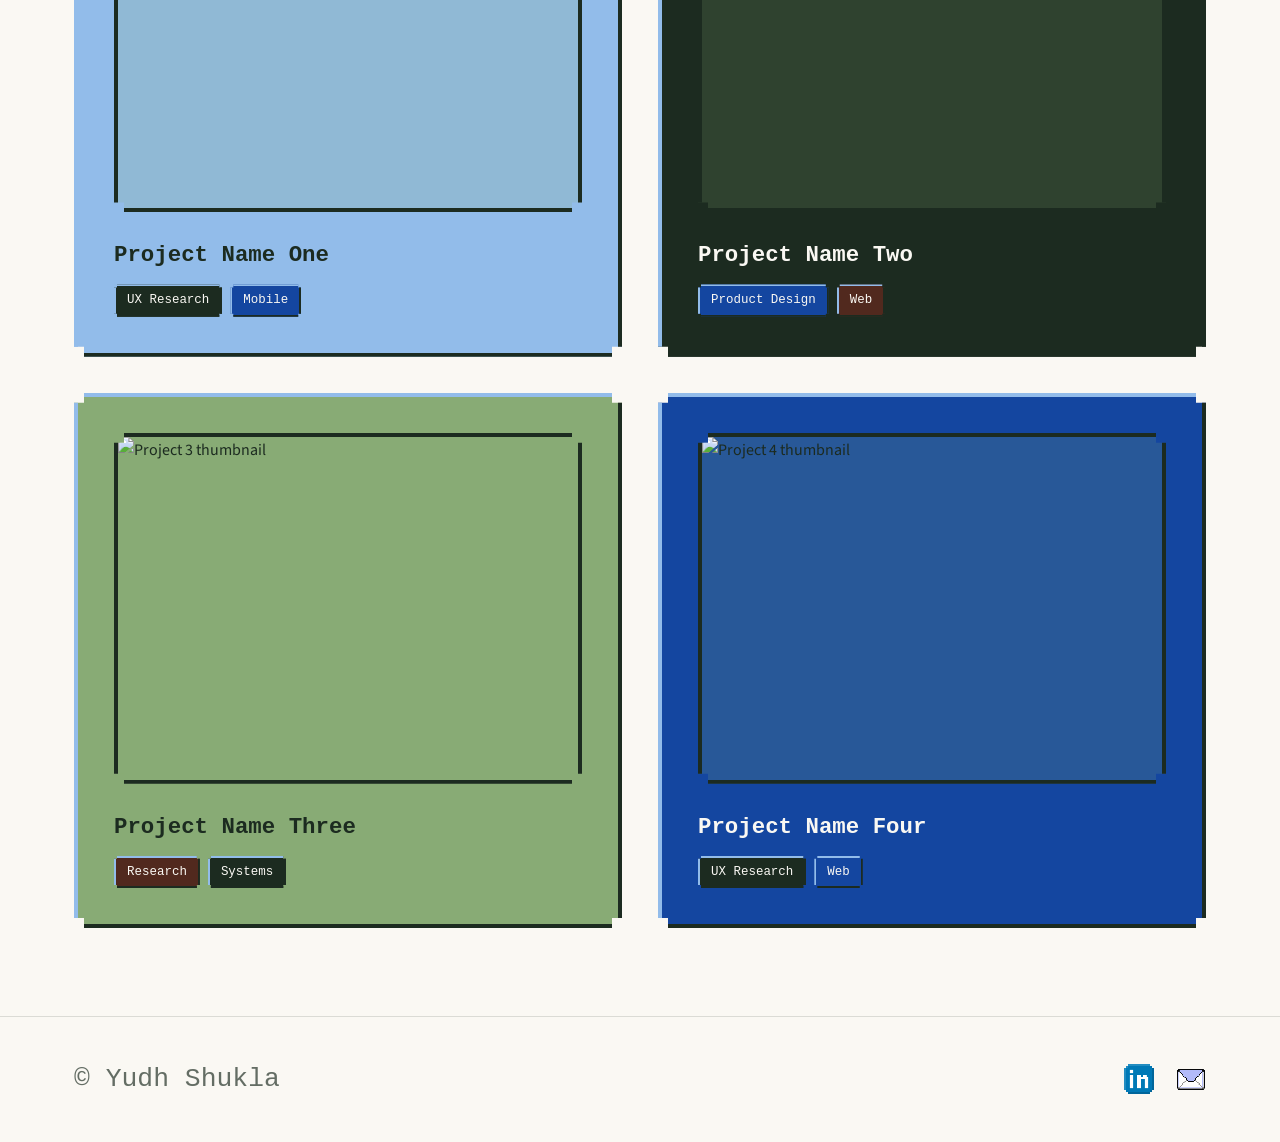
==== commit 43fe2fb2: "page transitions" ====
--- a/index.html
+++ b/index.html
@@ -236,6 +236,8 @@
     </div>
   </footer>
 
+  <div class="page-sweep" id="pageSweep"></div>
+
   <script src="js/script.js"></script>
 </body>
 </html>
--- a/css/style.css
+++ b/css/style.css
@@ -861,6 +861,19 @@
 
 .postit-row.in-view .slant-img-wrap .tape { transform: scaleX(1); }
 
+/* ---------- Page-transition sweep ----------
+   Full-viewport block used when clicking into a project (see
+   script.js). No color/transform is set here beyond the resting
+   hidden state — everything else is driven inline by JS so the
+   color can match whichever card was clicked. */
+.page-sweep {
+  position: fixed;
+  inset: 0;
+  z-index: 9999;
+  pointer-events: none;
+  transform: scaleX(0);
+}
+
 /* ---------- Footer ---------- */
 footer {
   padding: 40px 0;
@@ -868,6 +881,7 @@
   align-items: center;
   justify-content: space-between;
   gap: 16px;
+  border-top: 1px solid var(--line);
 }
 
 footer p {
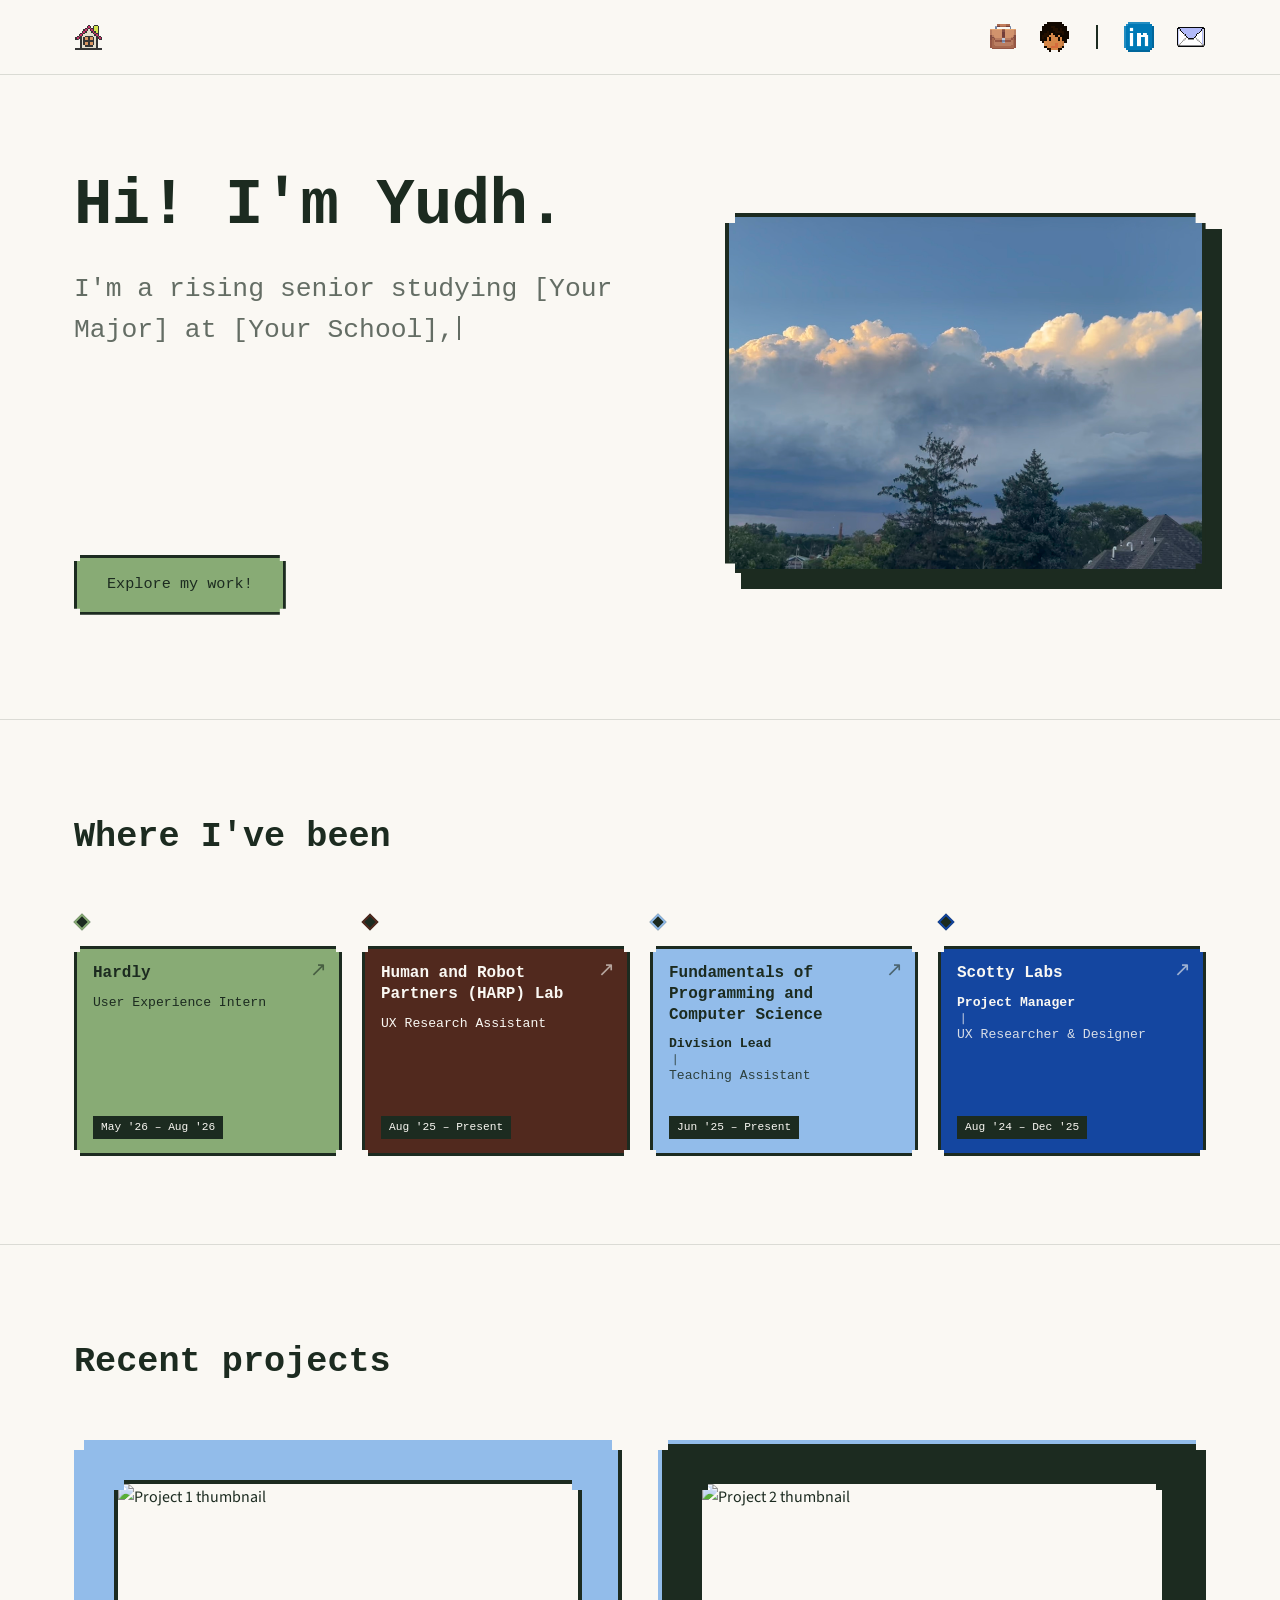
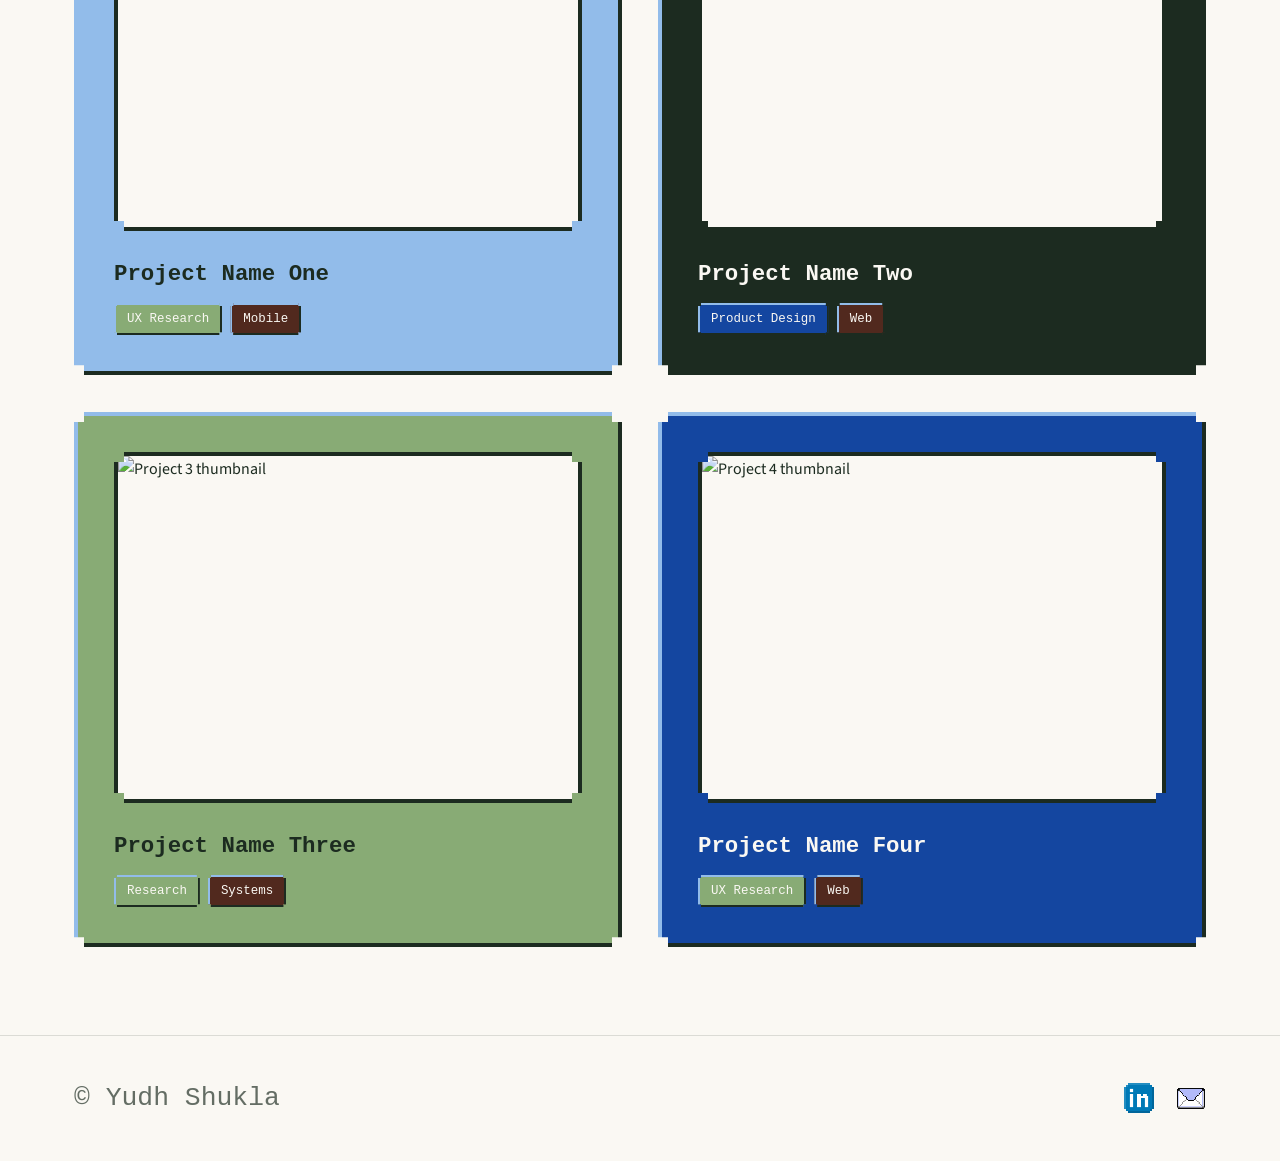
==== commit 4b15404e: "fixed hover bug" ====
--- a/index.html
+++ b/index.html
@@ -150,7 +150,7 @@
               <h3>Project Name One</h3>
               <div class="tags">
                 <span class="tag tag-green">UX Research</span>
-                <span class="tag tag-blue">Mobile</span>
+                <span class="tag tag-brown">Mobile</span>
               </div>
             </a>
           </div>
@@ -189,8 +189,8 @@
               </div>
               <h3>Project Name Three</h3>
               <div class="tags">
-                <span class="tag tag-brown">Research</span>
-                <span class="tag tag-green">Systems</span>
+                <span class="tag tag-green">Research</span>
+                <span class="tag tag-brown">Systems</span>
               </div>
             </a>
           </div>
@@ -210,7 +210,7 @@
               <h3>Project Name Four</h3>
               <div class="tags">
                 <span class="tag tag-green">UX Research</span>
-                <span class="tag tag-blue">Web</span>
+                <span class="tag tag-brown">Web</span>
               </div>
             </a>
           </div>
--- a/css/style.css
+++ b/css/style.css
@@ -24,12 +24,12 @@
 img { max-width: 100%; display: block; }
 a { color: inherit; text-decoration: none; }
 
-a, button, .btn-block, .project-card {
-  cursor: url("../assets/PF3C_zlk_Click2.cur"), pointer;
+a, button, .btn-block, .project-card, .timeline-item {
+  cursor: url("../assets/PF3C_zlk_Click2.cur"), auto;
 }
 
 p, li, .postit p {
-  cursor: url("../assets/PF3C_zlk_IBream.cur"), text;
+  cursor: url("../assets/PF3C_zlk_IBream.cur"), auto;
 }
 
 h1, h2, h3, .display {
@@ -38,6 +38,13 @@
 
 /* ---------- Pixel-art frame: stepped/notched corners instead of
    rounded ones, for a retro game-UI window/panel look ---------- */
+/* will-change gives every notched element its own standing compositing
+   layer. Without it, an active transform/transition on ONE clip-path
+   element elsewhere on the page (e.g. a hovered timeline card) can
+   force the browser to re-rasterize other clip-path regions in the
+   same paint pass, flashing whatever's underneath them for a frame —
+   that's what caused the hero image/bubble to flicker while hovering
+   the timeline, despite the two having no relation to each other. */
 .pixel-frame {
   --notch: 8px;
   border-radius: 0;
@@ -47,6 +54,7 @@
     100% calc(100% - var(--notch)), calc(100% - var(--notch)) calc(100% - var(--notch)), calc(100% - var(--notch)) 100%,
     var(--notch) 100%, var(--notch) calc(100% - var(--notch)), 0 calc(100% - var(--notch))
   );
+  will-change: transform;
 }
 
 /* ---------- Tokens ----------
@@ -245,7 +253,7 @@
   aspect-ratio: 4 / 3;
   overflow: hidden;
   border: 4px solid var(--ink);
-  background: rgba(136, 171, 117, 0.18);
+  background: var(--bg);
 }
 
 .hero .image-frame .thumb img {
@@ -325,20 +333,30 @@
 .timeline {
   display: grid;
   grid-template-columns: repeat(auto-fit, minmax(230px, 1fr));
-  gap: 20px;
-}
-
+  gap: 0;
+  margin: 0 -10px;
+}
+
+/* No grid `gap` — that space belongs to no element and would sit
+   outside the card entirely. Instead the visual gap between cards is
+   this padding, so it reads the same as a gap without introducing a
+   strip of unhoverable dead space between cards.
+
+   Opacity-only entrance, no transform: this is the ancestor of
+   .timeline-card, which already has its own hover transform, and a
+   second independently-transitioning transform on the parent stacks
+   nested compositing layers on top of a clipped child — that stack
+   was the real source of the hover flicker. Only the card itself
+   transforms now, same as how .project-card's hover lift works. */
 .timeline-item {
   position: relative;
-  padding-top: 30px;
+  padding: 30px 10px 0;
   opacity: 0;
-  transform: translateY(14px);
-  transition: opacity 0.35s ease, transform 0.35s cubic-bezier(0.34, 1.56, 0.64, 1);
+  transition: opacity 0.35s ease;
 }
 
 .timeline.in-view .timeline-item {
   opacity: 1;
-  transform: translateY(0);
 }
 
 .timeline.in-view .timeline-item:nth-child(1) { transition-delay: 0s; }
@@ -349,26 +367,33 @@
 .timeline-node {
   position: absolute;
   top: 0;
-  left: 2px;
+  left: 12px;
   width: 12px;
   height: 12px;
   background: var(--ink);
   border: 2px solid var(--bg);
   transform: rotate(45deg);
-}
-
+  pointer-events: none;
+}
+
+/* Structurally the same pattern as .project-card's hover: self-hover
+   (not a parent triggering a child) and intrinsic-ish height (a fixed
+   min-height, not height:100% of a grid-stretched, possibly-
+   fractional-pixel row). A clipped element being force-stretched to a
+   fractional pixel height while also transform-animating was the
+   actual source of the flicker. */
 .timeline-card {
   --notch: 6px;
   position: relative;
-  height: 100%;
   display: flex;
   flex-direction: column;
+  min-height: 210px;
   background: var(--olive);
   color: var(--ink);
   border: 3px solid var(--ink);
   padding: 14px 16px;
   padding-right: 30px;
-  transition: transform 0.15s ease;
+  transition: transform 0.2s ease;
 }
 
 .timeline-card:hover,
@@ -387,13 +412,13 @@
   font-family: 'Cousine', 'Courier New', monospace;
   font-size: 1.25rem;
   opacity: 0.6;
-  transition: opacity 0.15s ease, transform 0.15s ease;
+  transition: opacity 0.2s ease-out;
+  pointer-events: none;
 }
 
 .timeline-card:hover::after,
 .timeline-card:focus-visible::after {
   opacity: 1;
-  transform: translate(2px, -2px);
 }
 
 .timeline-item:nth-child(4n+1) .timeline-card { background: var(--olive); color: var(--ink); }
@@ -599,7 +624,7 @@
   --notch: 10px;
   position: relative;
   aspect-ratio: 4 / 3;
-  background: rgba(136, 171, 117, 0.18);
+  background: var(--bg);
   overflow: hidden;
   border: 4px solid var(--ink);
   margin-bottom: 24px;
@@ -612,8 +637,11 @@
 }
 
 /* Dialogue box: rises from the bottom of the image, covers only a
-   portion of it, types out the summary like the hero intro. A blinking
-   "more text" triangle reads as a game text box rather than a plain panel. */
+   portion of it, types out the summary like the hero intro. No "more
+   text" indicator here on purpose — the whole card is already a
+   single link, so a triangle implying there's more to reveal on
+   click would be a fake affordance; clicking anywhere just opens the
+   project like the rest of the card does. */
 .project-card .dialogue-box {
   --notch: 6px;
   position: absolute;
@@ -637,25 +665,11 @@
   transform: translateY(0);
 }
 
-.project-card .dialogue-box::after {
-  content: "";
-  position: absolute;
-  right: 10px;
-  bottom: 7px;
-  width: 0;
-  height: 0;
-  border-left: 5px solid transparent;
-  border-right: 5px solid transparent;
-  border-top: 6px solid var(--ink);
-  animation: blink 1s steps(1) infinite;
-}
-
 .project-card .dialogue-box p {
   color: var(--ink);
   font-family: 'Cousine', 'Courier New', monospace;
   font-size: 0.72rem;
   line-height: 1.4;
-  padding-right: 14px;
 }
 
 .project-card h3 {
@@ -691,7 +705,11 @@
   );
 }
 
-.project-card .tag-green { background: var(--ink); }
+/* Pick by category, not by card, so the same kind of tag always
+   reads as the same color: tag-green for research/methods work,
+   tag-blue for design/craft work, tag-brown for platform or medium
+   (Mobile, Web, Systems, etc). */
+.project-card .tag-green { background: var(--olive); }
 .project-card .tag-blue { background: var(--blue); }
 .project-card .tag-brown { background: var(--brown); }
 
@@ -958,7 +976,7 @@
 
 .case-body figure img {
   --notch: 10px;
-  background: rgba(136, 171, 117, 0.18);
+  background: var(--bg);
   aspect-ratio: 16/9;
   object-fit: cover;
   border: 4px solid var(--ink);
@@ -968,6 +986,118 @@
   font-size: 0.88rem;
   color: var(--ink-soft);
   margin-top: 10px;
+}
+
+.case-body section { scroll-margin-top: 100px; }
+
+/* Chapter nav: a fixed vertical rail of diamond markers (same shape
+   as the timeline nodes) with a fill that tracks reading progress
+   through .case-body. Labels stay hidden until hovered/focused; the
+   active chapter's label also flashes on briefly when it becomes
+   active (handled in script.js), then fades so it doesn't clutter
+   the rail while reading.
+
+   Each <li> holds the dot and its label as SIBLINGS, not
+   parent/child — .chapter-dot itself is rotated 45deg to draw the
+   diamond, and nesting the label inside it required counter-rotating
+   the label to cancel that out. Rotating a wide box back around its
+   own center doesn't purely undo an ancestor's rotation the way
+   rotating a point does, so the label visibly drifted down and to
+   the side by an amount proportional to its own width (longer labels
+   drifted further). Making them siblings under the (unrotated) <li>
+   sidesteps the whole problem — the label positions against a plain
+   box with no rotation to correct for. */
+.chapter-nav {
+  position: fixed;
+  left: 28px;
+  top: 50%;
+  transform: translateY(-50%);
+  z-index: 20;
+}
+
+.chapter-track {
+  position: absolute;
+  left: 4px;
+  top: 5px;
+  bottom: 5px;
+  width: 2px;
+  background: var(--line);
+}
+
+.chapter-track-fill {
+  position: absolute;
+  left: 0;
+  top: 0;
+  width: 100%;
+  height: 0%;
+  background: var(--ink);
+  transition: height 0.15s linear;
+}
+
+.chapter-list {
+  position: relative;
+  display: flex;
+  flex-direction: column;
+  gap: 22px;
+  list-style: none;
+  margin: 0;
+  padding: 0;
+}
+
+.chapter-list li {
+  position: relative;
+}
+
+.chapter-dot {
+  display: block;
+  width: 10px;
+  height: 10px;
+  background: var(--bg);
+  border: 2px solid var(--ink);
+  transform: rotate(45deg);
+}
+
+.chapter-dot:hover,
+.chapter-dot:focus-visible {
+  background: var(--babyblue);
+}
+
+.chapter-dot.active {
+  background: var(--blue);
+  border-color: var(--blue);
+}
+
+.chapter-label {
+  position: absolute;
+  top: 50%;
+  left: 28px;
+  transform: translateY(-50%);
+  background: var(--ink);
+  color: var(--bg);
+  font-family: 'Cousine', 'Courier New', monospace;
+  font-size: 0.78rem;
+  white-space: nowrap;
+  padding: 4px 10px;
+  opacity: 0;
+  pointer-events: none;
+  transition: opacity 0.3s ease;
+}
+
+.chapter-dot:hover + .chapter-label,
+.chapter-dot:focus-visible + .chapter-label {
+  opacity: 1;
+}
+
+.chapter-dot.active + .chapter-label {
+  background: var(--blue);
+}
+
+.chapter-label.flash {
+  opacity: 1;
+}
+
+@media (max-width: 1160px) {
+  .chapter-nav { display: none; }
 }
 
 /* ---------- Responsive ---------- */
